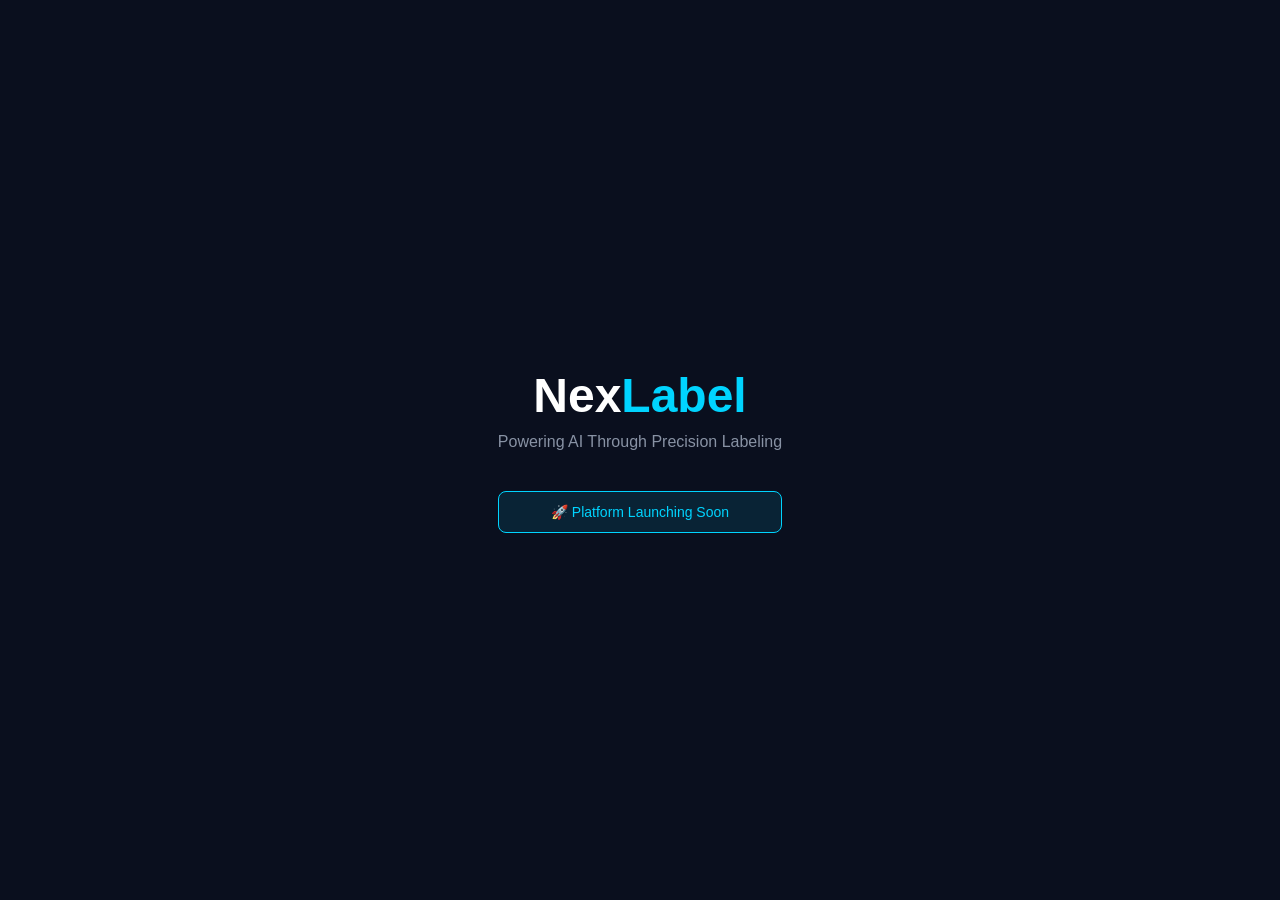
==== index.html @ a20a63c5 "NexLabel first commit - coming soon page" ====
<!DOCTYPE html>
<html lang="en">
<head>
    <meta charset="UTF-8">
    <meta name="viewport" content="width=device-width, initial-scale=1.0">
    <title>NexLabel - Powering AI Through Precision Labeling</title>
    <style>
        * {
            margin: 0;
            padding: 0;
            box-sizing: border-box;
        }
        body {
            background: #0a0f1e;
            color: white;
            font-family: 'Segoe UI', sans-serif;
            display: flex;
            justify-content: center;
            align-items: center;
            height: 100vh;
        }
        .container {
            text-align: center;
        }
        .logo {
            font-size: 48px;
            font-weight: 800;
            margin-bottom: 10px;
        }
        .logo span {
            color: #00d4ff;
        }
        .tagline {
            color: #8892a4;
            font-size: 16px;
            margin-bottom: 40px;
        }
        .status {
            background: rgba(0, 212, 255, 0.1);
            border: 1px solid #00d4ff;
            border-radius: 8px;
            padding: 12px 24px;
            color: #00d4ff;
            font-size: 14px;
        }
    </style>
</head>
<body>
    <div class="container">
        <div class="logo">Nex<span>Label</span></div>
        <div class="tagline">Powering AI Through Precision Labeling</div>
        <div class="status">🚀 Platform Launching Soon</div>
    </div>
</body>
</html>
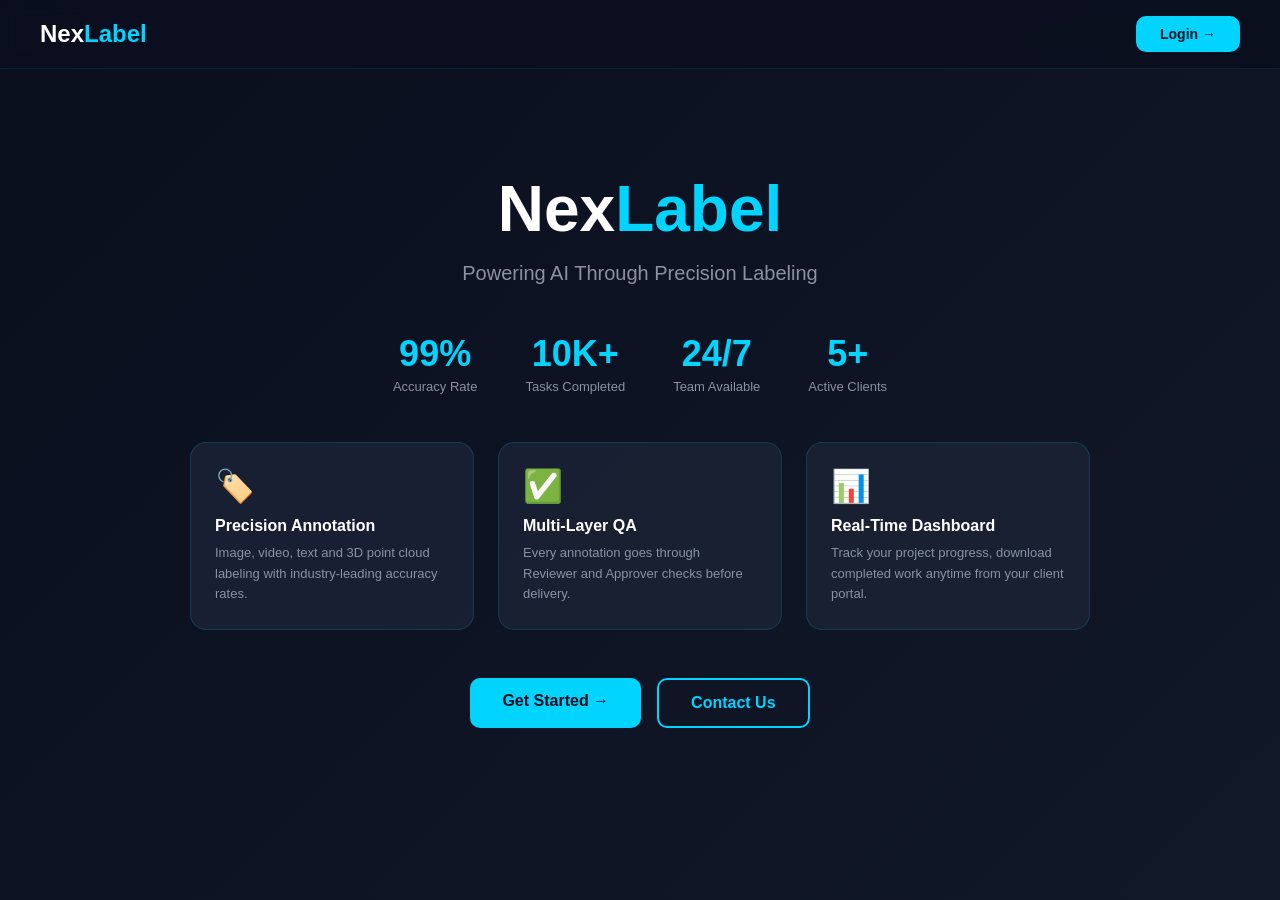
==== commit b3f585f7: "Added owner dashboard, client portal and landing page" ====
--- a/index.html
+++ b/index.html
@@ -4,52 +4,215 @@
     <meta charset="UTF-8">
     <meta name="viewport" content="width=device-width, initial-scale=1.0">
     <title>NexLabel - Powering AI Through Precision Labeling</title>
+    <link rel="stylesheet" href="css/style.css">
     <style>
-        * {
-            margin: 0;
-            padding: 0;
-            box-sizing: border-box;
-        }
-        body {
-            background: #0a0f1e;
-            color: white;
-            font-family: 'Segoe UI', sans-serif;
-            display: flex;
+        .hero {
+            min-height: 100vh;
+            display: flex;
+            flex-direction: column;
             justify-content: center;
             align-items: center;
-            height: 100vh;
-        }
-        .container {
             text-align: center;
-        }
-        .logo {
-            font-size: 48px;
+            padding: 40px 20px;
+            background: linear-gradient(135deg,
+                #0a0f1e 0%, #111827 100%);
+        }
+        .hero-logo {
+            font-size: 64px;
             font-weight: 800;
-            margin-bottom: 10px;
-        }
-        .logo span {
+            margin-bottom: 16px;
+        }
+        .hero-logo span { color: #00d4ff; }
+        .hero-tagline {
+            font-size: 20px;
+            color: #8892a4;
+            margin-bottom: 48px;
+        }
+        .features {
+            display: grid;
+            grid-template-columns: repeat(3, 1fr);
+            gap: 24px;
+            max-width: 900px;
+            margin-bottom: 48px;
+        }
+        .feature-card {
+            background: rgba(26,34,53,0.9);
+            border: 1px solid rgba(0,212,255,0.15);
+            border-radius: 16px;
+            padding: 24px;
+            text-align: left;
+        }
+        .feature-icon {
+            font-size: 32px;
+            margin-bottom: 12px;
+        }
+        .feature-title {
+            font-size: 16px;
+            font-weight: 700;
+            margin-bottom: 8px;
+        }
+        .feature-desc {
+            font-size: 13px;
+            color: #8892a4;
+            line-height: 1.6;
+        }
+        .hero-buttons {
+            display: flex;
+            gap: 16px;
+        }
+        .btn-large {
+            padding: 14px 32px;
+            font-size: 16px;
+            border-radius: 10px;
+            font-weight: 700;
+            cursor: pointer;
+            text-decoration: none;
+            transition: all 0.3s ease;
+        }
+        .btn-large-primary {
+            background: #00d4ff;
+            color: #0a0f1e;
+            border: none;
+        }
+        .btn-large-primary:hover {
+            background: #0099cc;
+            transform: translateY(-2px);
+        }
+        .btn-large-outline {
+            background: transparent;
             color: #00d4ff;
-        }
-        .tagline {
+            border: 2px solid #00d4ff;
+        }
+        .btn-large-outline:hover {
+            background: rgba(0,212,255,0.1);
+            transform: translateY(-2px);
+        }
+        .stats-section {
+            display: flex;
+            gap: 48px;
+            margin-bottom: 48px;
+        }
+        .stat-item {
+            text-align: center;
+        }
+        .stat-item .number {
+            font-size: 36px;
+            font-weight: 800;
+            color: #00d4ff;
+        }
+        .stat-item .label {
+            font-size: 13px;
             color: #8892a4;
-            font-size: 16px;
-            margin-bottom: 40px;
-        }
-        .status {
-            background: rgba(0, 212, 255, 0.1);
-            border: 1px solid #00d4ff;
-            border-radius: 8px;
-            padding: 12px 24px;
-            color: #00d4ff;
-            font-size: 14px;
-        }
+            margin-top: 4px;
+        }
+        .nav {
+            position: fixed;
+            top: 0;
+            left: 0;
+            right: 0;
+            padding: 16px 40px;
+            display: flex;
+            justify-content: space-between;
+            align-items: center;
+            background: rgba(10,15,30,0.9);
+            backdrop-filter: blur(10px);
+            border-bottom: 1px solid
+                rgba(0,212,255,0.1);
+            z-index: 100;
+        }
+        .nav-logo {
+            font-size: 24px;
+            font-weight: 800;
+        }
+        .nav-logo span { color: #00d4ff; }
     </style>
 </head>
 <body>
-    <div class="container">
-        <div class="logo">Nex<span>Label</span></div>
-        <div class="tagline">Powering AI Through Precision Labeling</div>
-        <div class="status">🚀 Platform Launching Soon</div>
+    <!-- Nav -->
+    <nav class="nav">
+        <div class="nav-logo">Nex<span>Label</span></div>
+        <a href="login.html"
+            class="btn-large btn-large-primary"
+            style="padding:10px 24px; font-size:14px;">
+            Login →
+        </a>
+    </nav>
+
+    <!-- Hero -->
+    <div class="hero">
+        <div class="hero-logo">Nex<span>Label</span></div>
+        <div class="hero-tagline">
+            Powering AI Through Precision Labeling
+        </div>
+
+        <!-- Stats -->
+        <div class="stats-section">
+            <div class="stat-item">
+                <div class="number">99%</div>
+                <div class="label">Accuracy Rate</div>
+            </div>
+            <div class="stat-item">
+                <div class="number">10K+</div>
+                <div class="label">Tasks Completed</div>
+            </div>
+            <div class="stat-item">
+                <div class="number">24/7</div>
+                <div class="label">Team Available</div>
+            </div>
+            <div class="stat-item">
+                <div class="number">5+</div>
+                <div class="label">Active Clients</div>
+            </div>
+        </div>
+
+        <!-- Features -->
+        <div class="features">
+            <div class="feature-card">
+                <div class="feature-icon">🏷️</div>
+                <div class="feature-title">
+                    Precision Annotation
+                </div>
+                <div class="feature-desc">
+                    Image, video, text and 3D point
+                    cloud labeling with industry-leading
+                    accuracy rates.
+                </div>
+            </div>
+            <div class="feature-card">
+                <div class="feature-icon">✅</div>
+                <div class="feature-title">
+                    Multi-Layer QA
+                </div>
+                <div class="feature-desc">
+                    Every annotation goes through
+                    Reviewer and Approver checks
+                    before delivery.
+                </div>
+            </div>
+            <div class="feature-card">
+                <div class="feature-icon">📊</div>
+                <div class="feature-title">
+                    Real-Time Dashboard
+                </div>
+                <div class="feature-desc">
+                    Track your project progress,
+                    download completed work anytime
+                    from your client portal.
+                </div>
+            </div>
+        </div>
+
+        <!-- Buttons -->
+        <div class="hero-buttons">
+            <a href="login.html"
+                class="btn-large btn-large-primary">
+                Get Started →
+            </a>
+            <a href="mailto:contact@nexxlabel.com"
+                class="btn-large btn-large-outline">
+                Contact Us
+            </a>
+        </div>
     </div>
 </body>
 </html>
--- a/css/style.css
+++ b/css/style.css
@@ -0,0 +1,272 @@
+/* NexLabel Global Styles */
+* {
+    margin: 0;
+    padding: 0;
+    box-sizing: border-box;
+}
+
+:root {
+    --navy: #0a0f1e;
+    --navy-light: #111827;
+    --navy-card: #1a2235;
+    --blue: #00d4ff;
+    --blue-dark: #0099cc;
+    --text: #ffffff;
+    --text-muted: #8892a4;
+    --success: #00c48c;
+    --warning: #ffb020;
+    --danger: #ff4d4d;
+    --border: rgba(0, 212, 255, 0.15);
+}
+
+body {
+    background: var(--navy);
+    color: var(--text);
+    font-family: 'Segoe UI', sans-serif;
+    min-height: 100vh;
+}
+
+/* Buttons */
+.btn {
+    padding: 10px 20px;
+    border-radius: 8px;
+    border: none;
+    cursor: pointer;
+    font-size: 14px;
+    font-weight: 600;
+    transition: all 0.3s ease;
+}
+
+.btn-primary {
+    background: var(--blue);
+    color: var(--navy);
+}
+
+.btn-primary:hover {
+    background: var(--blue-dark);
+    transform: translateY(-1px);
+}
+
+.btn-success {
+    background: var(--success);
+    color: white;
+}
+
+.btn-danger {
+    background: var(--danger);
+    color: white;
+}
+
+.btn-outline {
+    background: transparent;
+    border: 1px solid var(--blue);
+    color: var(--blue);
+}
+
+/* Cards */
+.card {
+    background: var(--navy-card);
+    border: 1px solid var(--border);
+    border-radius: 12px;
+    padding: 20px;
+}
+
+/* Input Fields */
+.input-group {
+    margin-bottom: 20px;
+}
+
+.input-group label {
+    display: block;
+    margin-bottom: 8px;
+    color: var(--text-muted);
+    font-size: 14px;
+}
+
+.input-group input {
+    width: 100%;
+    padding: 12px 16px;
+    background: var(--navy-light);
+    border: 1px solid var(--border);
+    border-radius: 8px;
+    color: var(--text);
+    font-size: 14px;
+    outline: none;
+    transition: border 0.3s ease;
+}
+
+.input-group input:focus {
+    border-color: var(--blue);
+}
+
+/* Sidebar */
+.sidebar {
+    width: 240px;
+    background: var(--navy-light);
+    border-right: 1px solid var(--border);
+    height: 100vh;
+    position: fixed;
+    left: 0;
+    top: 0;
+    padding: 20px 0;
+}
+
+.sidebar-logo {
+    padding: 0 20px 20px;
+    border-bottom: 1px solid var(--border);
+    font-size: 24px;
+    font-weight: 800;
+}
+
+.sidebar-logo span {
+    color: var(--blue);
+}
+
+.sidebar-menu {
+    list-style: none;
+    padding: 20px 0;
+}
+
+.sidebar-menu li a {
+    display: block;
+    padding: 12px 20px;
+    color: var(--text-muted);
+    text-decoration: none;
+    transition: all 0.3s ease;
+    border-left: 3px solid transparent;
+}
+
+.sidebar-menu li a:hover,
+.sidebar-menu li a.active {
+    color: var(--blue);
+    background: rgba(0, 212, 255, 0.05);
+    border-left-color: var(--blue);
+}
+
+/* Main Content */
+.main-content {
+    margin-left: 240px;
+    padding: 30px;
+}
+
+/* Topbar */
+.topbar {
+    display: flex;
+    justify-content: space-between;
+    align-items: center;
+    margin-bottom: 30px;
+}
+
+/* Stats Row */
+.stats-row {
+    display: grid;
+    grid-template-columns: repeat(4, 1fr);
+    gap: 20px;
+    margin-bottom: 30px;
+}
+
+.stat-card {
+    background: var(--navy-card);
+    border: 1px solid var(--border);
+    border-radius: 12px;
+    padding: 20px;
+}
+
+.stat-card .stat-number {
+    font-size: 32px;
+    font-weight: 800;
+    color: var(--blue);
+    margin: 8px 0;
+}
+
+.stat-card .stat-label {
+    color: var(--text-muted);
+    font-size: 13px;
+}
+
+/* Task List */
+.task-list {
+    display: flex;
+    flex-direction: column;
+    gap: 12px;
+}
+
+.task-item {
+    background: var(--navy-card);
+    border: 1px solid var(--border);
+    border-radius: 12px;
+    padding: 16px 20px;
+    display: flex;
+    justify-content: space-between;
+    align-items: center;
+}
+
+.task-item.rejected {
+    border-color: var(--danger);
+    background: rgba(255, 77, 77, 0.05);
+}
+
+/* Badges */
+.badge {
+    padding: 4px 10px;
+    border-radius: 20px;
+    font-size: 12px;
+    font-weight: 600;
+}
+
+.badge-high { background: rgba(255,77,77,0.2); color: var(--danger); }
+.badge-medium { background: rgba(255,176,32,0.2); color: var(--warning); }
+.badge-low { background: rgba(0,196,140,0.2); color: var(--success); }
+.badge-image { background: rgba(0,212,255,0.2); color: var(--blue); }
+.badge-text { background: rgba(138,92,246,0.2); color: #a78bfa; }
+.badge-progress { background: rgba(0,212,255,0.2); color: var(--blue); }
+.badge-completed { background: rgba(0,196,140,0.2); color: var(--success); }
+.badge-review { background: rgba(255,176,32,0.2); color: var(--warning); }
+
+/* Role Badge */
+.role-badge {
+    background: rgba(0, 212, 255, 0.1);
+    border: 1px solid var(--blue);
+    color: var(--blue);
+    padding: 4px 12px;
+    border-radius: 20px;
+    font-size: 12px;
+    font-weight: 600;
+}
+
+/* Notification Bell */
+.notif-bell {
+    position: relative;
+    cursor: pointer;
+    font-size: 20px;
+    margin-right: 16px;
+}
+
+.notif-count {
+    position: absolute;
+    top: -6px;
+    right: -6px;
+    background: var(--danger);
+    color: white;
+    border-radius: 50%;
+    width: 16px;
+    height: 16px;
+    font-size: 10px;
+    display: flex;
+    align-items: center;
+    justify-content: center;
+}
+
+/* Progress Bar */
+.progress-bar {
+    background: var(--navy-light);
+    border-radius: 4px;
+    height: 8px;
+    overflow: hidden;
+}
+
+.progress-fill {
+    height: 100%;
+    background: var(--blue);
+    border-radius: 4px;
+}
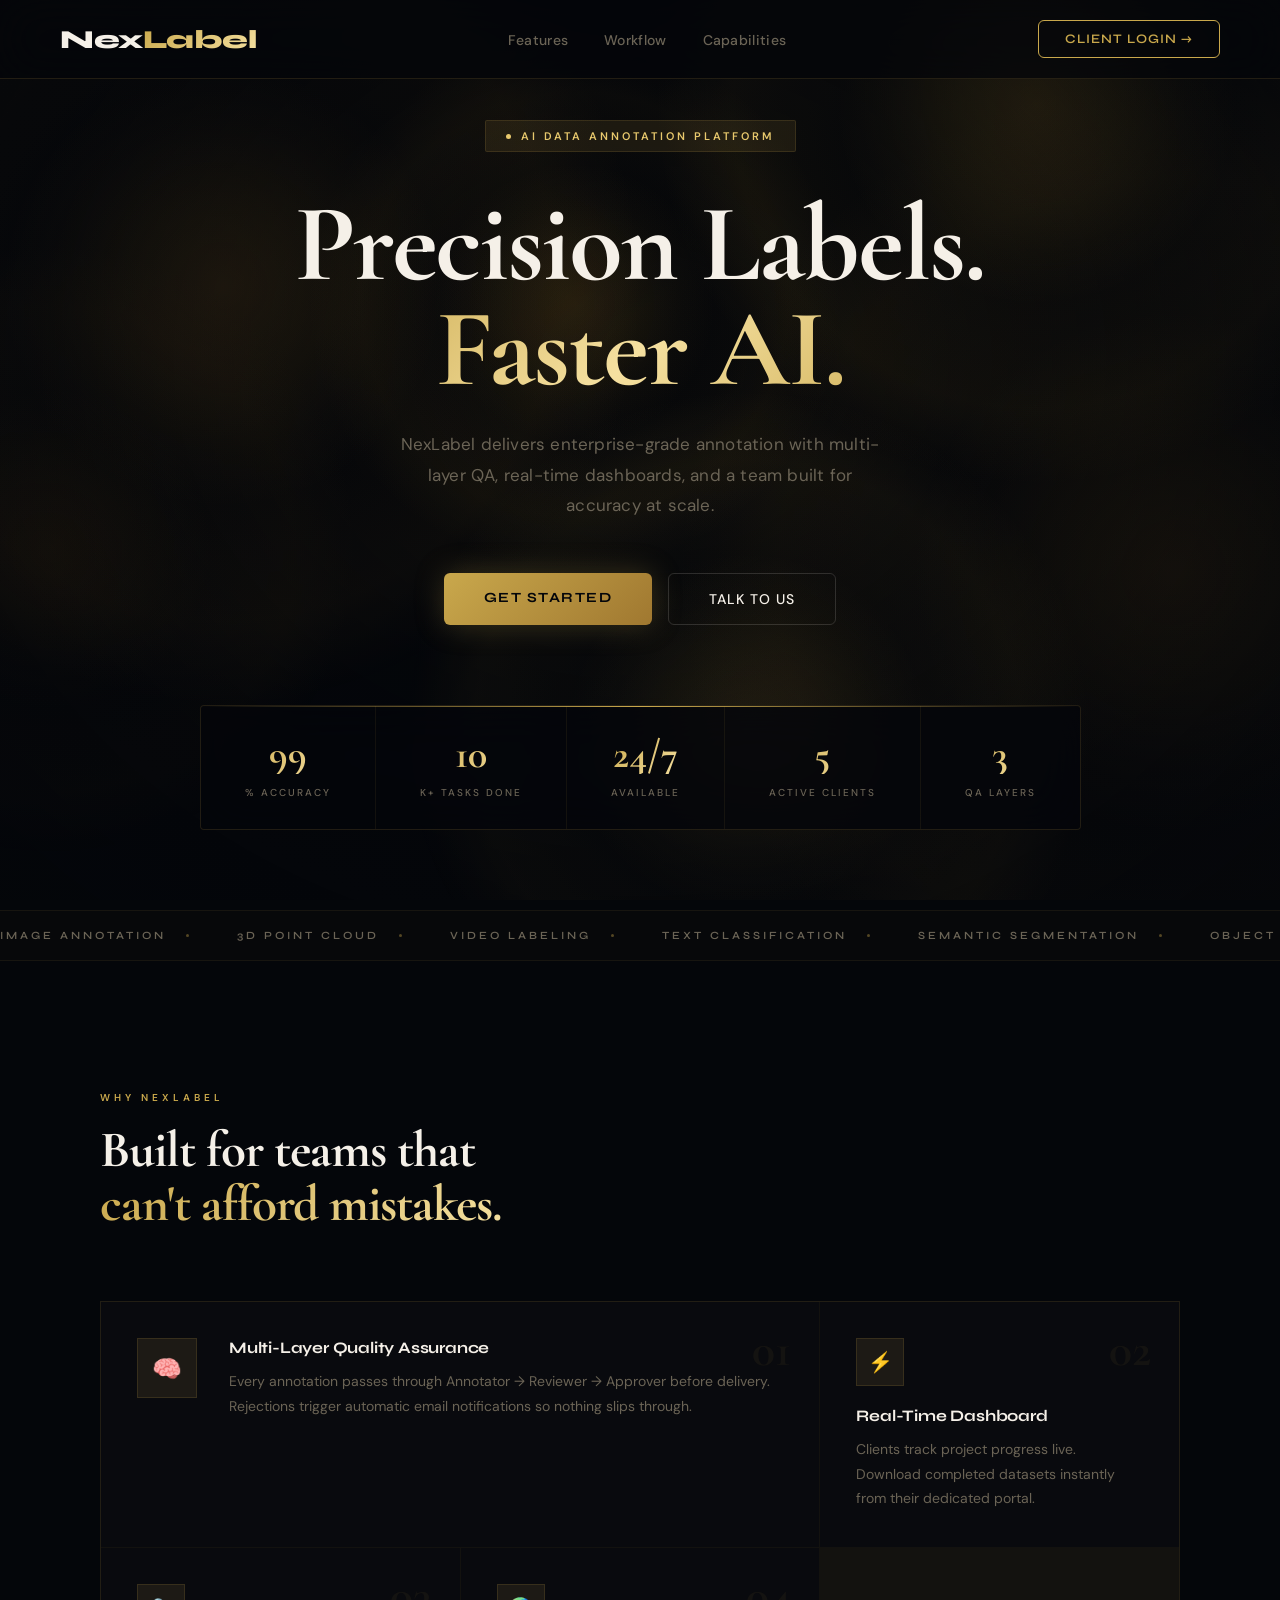
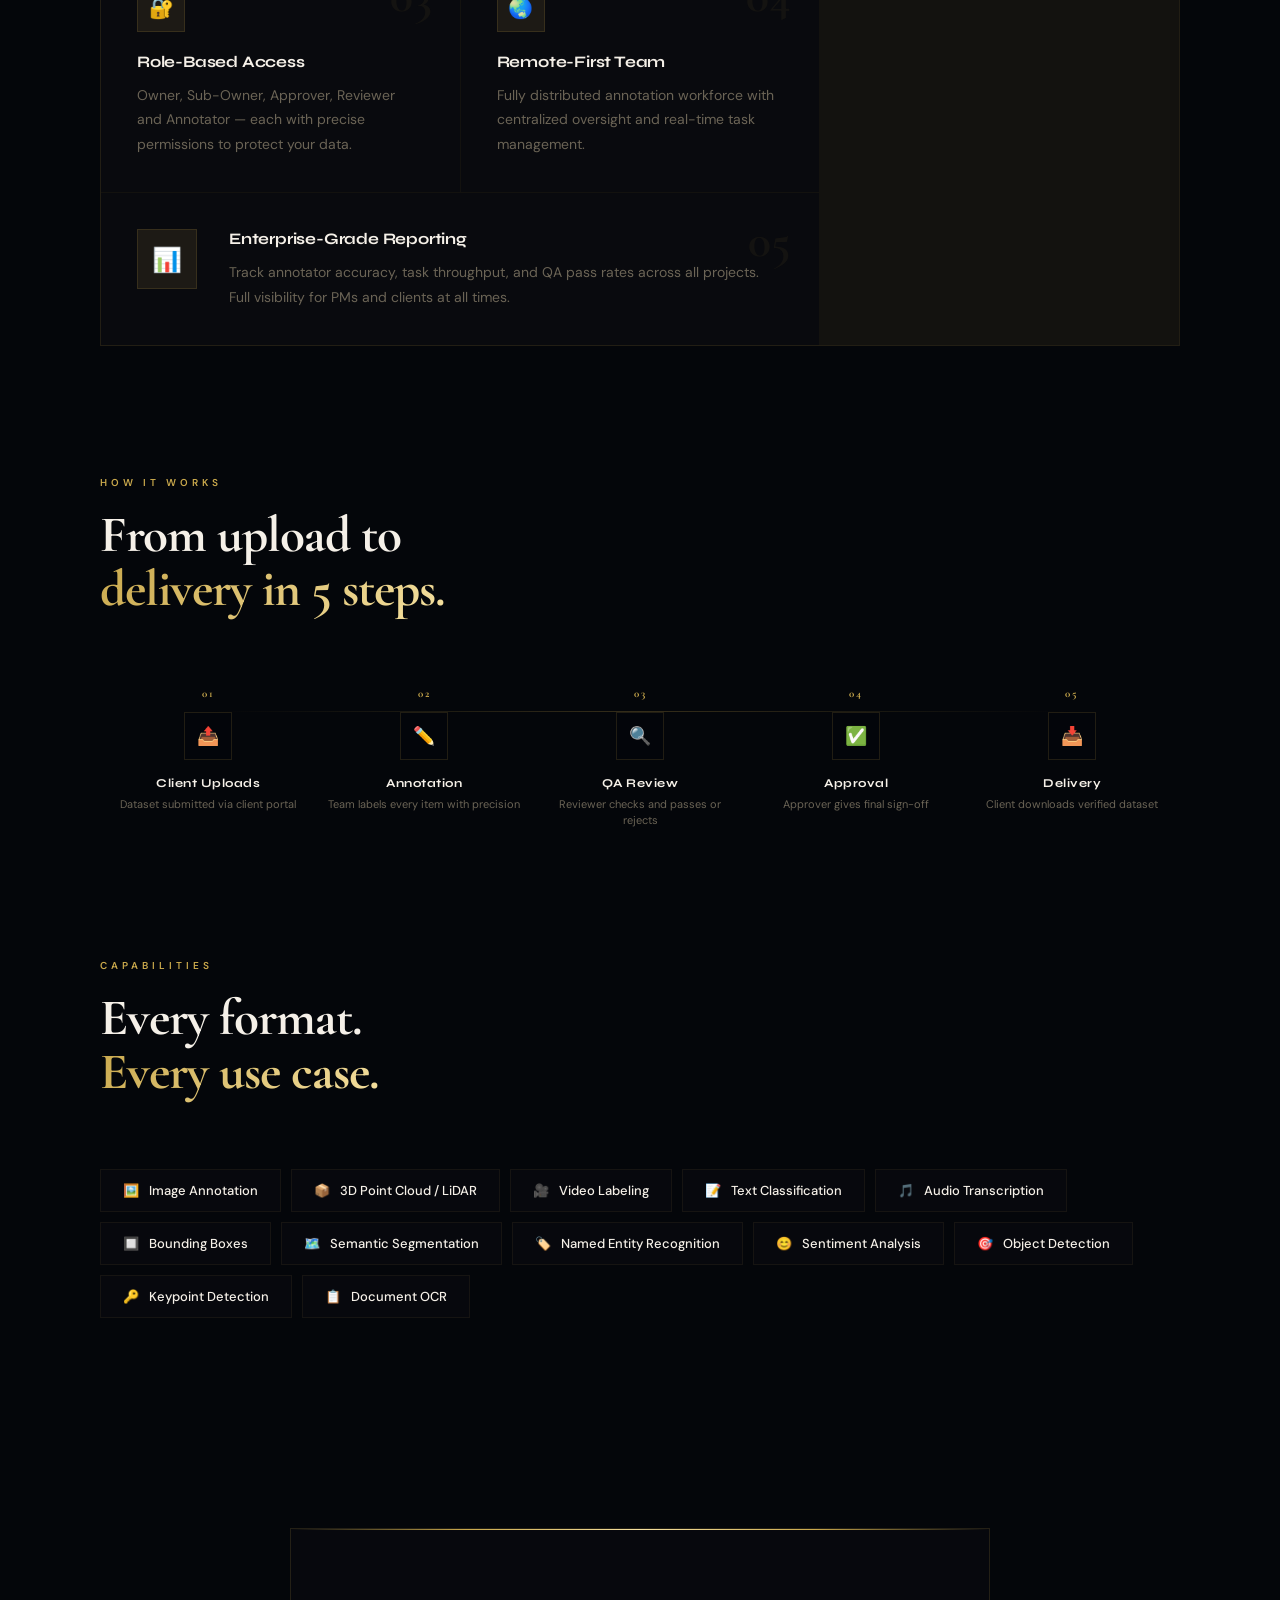
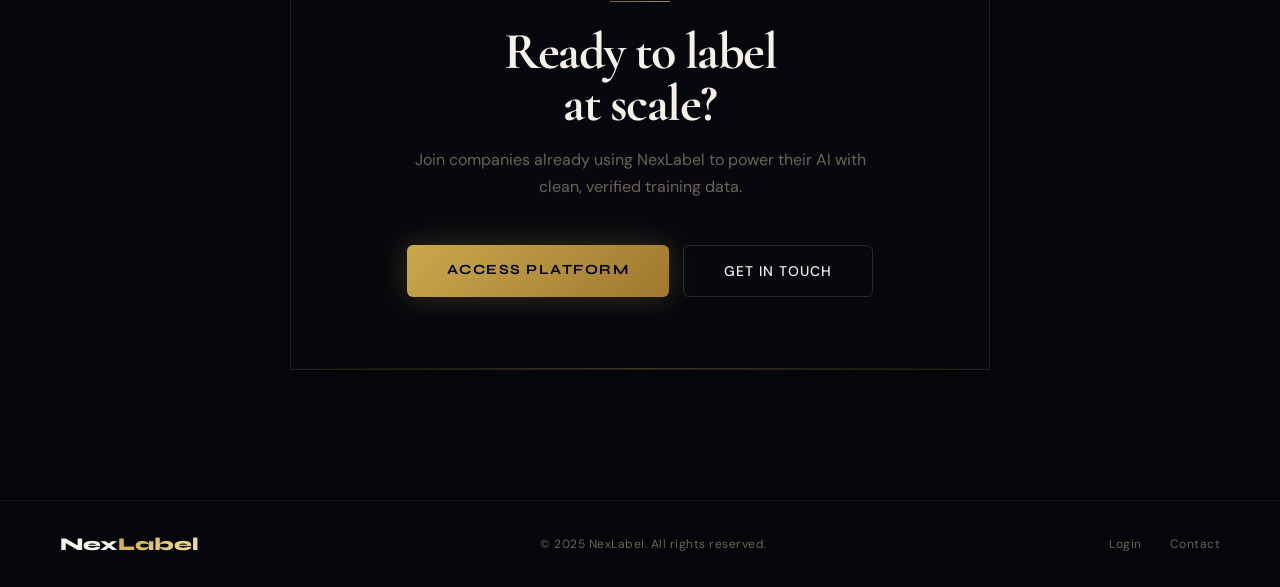
==== commit c444d711: "Gold and black premium landing page" ====
--- a/index.html
+++ b/index.html
@@ -3,216 +3,484 @@
 <head>
     <meta charset="UTF-8">
     <meta name="viewport" content="width=device-width, initial-scale=1.0">
-    <title>NexLabel - Powering AI Through Precision Labeling</title>
-    <link rel="stylesheet" href="css/style.css">
+    <title>NexLabel — Powering AI Through Precision Labeling</title>
+    <link href="https://fonts.googleapis.com/css2?family=Cormorant+Garamond:wght@600;700&family=Syne:wght@400;600;700;800&family=DM+Sans:wght@300;400;500&display=swap" rel="stylesheet">
     <style>
-        .hero {
-            min-height: 100vh;
-            display: flex;
-            flex-direction: column;
-            justify-content: center;
-            align-items: center;
-            text-align: center;
-            padding: 40px 20px;
-            background: linear-gradient(135deg,
-                #0a0f1e 0%, #111827 100%);
+        *,*::before,*::after{margin:0;padding:0;box-sizing:border-box}
+        :root{
+            --black:#04060a;
+            --black2:#080c12;
+            --black3:#0d1018;
+            --gold:#c9a84c;
+            --gold2:#e8c96d;
+            --gold3:#f5e0a0;
+            --gold-dim:rgba(201,168,76,0.10);
+            --gold-glow:rgba(201,168,76,0.30);
+            --white:#f5f0e8;
+            --muted:#6b6456;
+            --card-bg:rgba(8,10,14,0.88);
+            --border:rgba(201,168,76,0.15);
+            --border2:rgba(201,168,76,0.08);
         }
-        .hero-logo {
-            font-size: 64px;
-            font-weight: 800;
-            margin-bottom: 16px;
-        }
-        .hero-logo span { color: #00d4ff; }
-        .hero-tagline {
-            font-size: 20px;
-            color: #8892a4;
-            margin-bottom: 48px;
-        }
-        .features {
-            display: grid;
-            grid-template-columns: repeat(3, 1fr);
-            gap: 24px;
-            max-width: 900px;
-            margin-bottom: 48px;
-        }
-        .feature-card {
-            background: rgba(26,34,53,0.9);
-            border: 1px solid rgba(0,212,255,0.15);
-            border-radius: 16px;
-            padding: 24px;
-            text-align: left;
-        }
-        .feature-icon {
-            font-size: 32px;
-            margin-bottom: 12px;
-        }
-        .feature-title {
-            font-size: 16px;
-            font-weight: 700;
-            margin-bottom: 8px;
-        }
-        .feature-desc {
-            font-size: 13px;
-            color: #8892a4;
-            line-height: 1.6;
-        }
-        .hero-buttons {
-            display: flex;
-            gap: 16px;
-        }
-        .btn-large {
-            padding: 14px 32px;
-            font-size: 16px;
-            border-radius: 10px;
-            font-weight: 700;
-            cursor: pointer;
-            text-decoration: none;
-            transition: all 0.3s ease;
-        }
-        .btn-large-primary {
-            background: #00d4ff;
-            color: #0a0f1e;
-            border: none;
-        }
-        .btn-large-primary:hover {
-            background: #0099cc;
-            transform: translateY(-2px);
-        }
-        .btn-large-outline {
-            background: transparent;
-            color: #00d4ff;
-            border: 2px solid #00d4ff;
-        }
-        .btn-large-outline:hover {
-            background: rgba(0,212,255,0.1);
-            transform: translateY(-2px);
-        }
-        .stats-section {
-            display: flex;
-            gap: 48px;
-            margin-bottom: 48px;
-        }
-        .stat-item {
-            text-align: center;
-        }
-        .stat-item .number {
-            font-size: 36px;
-            font-weight: 800;
-            color: #00d4ff;
-        }
-        .stat-item .label {
-            font-size: 13px;
-            color: #8892a4;
-            margin-top: 4px;
-        }
-        .nav {
-            position: fixed;
-            top: 0;
-            left: 0;
-            right: 0;
-            padding: 16px 40px;
-            display: flex;
-            justify-content: space-between;
-            align-items: center;
-            background: rgba(10,15,30,0.9);
-            backdrop-filter: blur(10px);
-            border-bottom: 1px solid
-                rgba(0,212,255,0.1);
-            z-index: 100;
-        }
-        .nav-logo {
-            font-size: 24px;
-            font-weight: 800;
-        }
-        .nav-logo span { color: #00d4ff; }
+        html{scroll-behavior:smooth}
+        body{background:var(--black);color:var(--white);font-family:'DM Sans',sans-serif;overflow-x:hidden}
+        #plasma-canvas{position:fixed;inset:0;z-index:0;pointer-events:none}
+        .overlay{position:fixed;inset:0;z-index:1;pointer-events:none;background:radial-gradient(ellipse at 50% 40%,rgba(4,6,10,0) 0%,rgba(4,6,10,0.65) 100%)}
+
+        /* NAV */
+        nav{position:fixed;top:0;left:0;right:0;z-index:100;padding:20px 60px;display:flex;justify-content:space-between;align-items:center;background:rgba(4,6,10,0.75);backdrop-filter:blur(24px);border-bottom:1px solid var(--border);animation:fadeDown 0.8s ease both}
+        @keyframes fadeDown{from{opacity:0;transform:translateY(-20px)}to{opacity:1;transform:translateY(0)}}
+        .nav-logo{font-family:'Syne',sans-serif;font-size:26px;font-weight:800;letter-spacing:-0.5px}
+        .nav-logo span{background:linear-gradient(135deg,var(--gold),var(--gold3));-webkit-background-clip:text;-webkit-text-fill-color:transparent;background-clip:text}
+        .nav-links{display:flex;gap:36px;list-style:none}
+        .nav-links a{color:var(--muted);text-decoration:none;font-size:14px;font-weight:500;transition:color 0.3s;letter-spacing:0.3px}
+        .nav-links a:hover{color:var(--gold2)}
+        .nav-cta{background:transparent;border:1px solid var(--gold);color:var(--gold);padding:10px 26px;border-radius:6px;font-size:13px;font-weight:600;text-decoration:none;font-family:'Syne',sans-serif;transition:all 0.3s ease;letter-spacing:1px;text-transform:uppercase}
+        .nav-cta:hover{background:var(--gold);color:var(--black);box-shadow:0 0 28px var(--gold-glow)}
+
+        /* SECTIONS */
+        section{position:relative;z-index:2}
+
+        /* HERO */
+        .hero{min-height:100vh;display:flex;flex-direction:column;justify-content:center;align-items:center;text-align:center;padding:120px 40px 80px}
+        .hero-eyebrow{display:inline-flex;align-items:center;gap:10px;background:var(--gold-dim);border:1px solid var(--border);border-radius:2px;padding:8px 20px;font-size:11px;font-weight:600;color:var(--gold2);letter-spacing:3px;text-transform:uppercase;margin-bottom:40px;animation:fadeUp 0.8s 0.2s ease both}
+        .hero-eyebrow::before{content:'';width:5px;height:5px;border-radius:50%;background:var(--gold2);animation:blink 2s infinite}
+        @keyframes blink{0%,100%{opacity:1}50%{opacity:0.2}}
+        .hero-title{font-family:'Cormorant Garamond',serif;font-size:clamp(56px,9vw,110px);font-weight:700;line-height:0.95;letter-spacing:-2px;margin-bottom:28px;animation:fadeUp 0.8s 0.3s ease both}
+        .hero-title .line2{display:block;background:linear-gradient(135deg,var(--gold) 0%,var(--gold3) 50%,var(--gold) 100%);-webkit-background-clip:text;-webkit-text-fill-color:transparent;background-clip:text}
+        .hero-sub{font-size:17px;color:var(--muted);max-width:500px;line-height:1.8;margin-bottom:52px;font-weight:400;animation:fadeUp 0.8s 0.4s ease both;letter-spacing:0.2px}
+        .hero-buttons{display:flex;gap:16px;margin-bottom:80px;animation:fadeUp 0.8s 0.5s ease both}
+        .btn-primary{background:linear-gradient(135deg,var(--gold),#a07830);color:var(--black);padding:16px 40px;border-radius:6px;font-size:14px;font-weight:700;text-decoration:none;font-family:'Syne',sans-serif;transition:all 0.3s ease;box-shadow:0 0 30px rgba(201,168,76,0.25);letter-spacing:1.5px;text-transform:uppercase}
+        .btn-primary:hover{transform:translateY(-3px);box-shadow:0 8px 40px rgba(201,168,76,0.45)}
+        .btn-ghost{background:transparent;color:var(--white);padding:16px 40px;border-radius:6px;font-size:14px;font-weight:500;text-decoration:none;border:1px solid rgba(245,240,232,0.15);transition:all 0.3s ease;letter-spacing:1px;text-transform:uppercase}
+        .btn-ghost:hover{border-color:rgba(245,240,232,0.35);background:rgba(245,240,232,0.04);transform:translateY(-3px)}
+
+        /* STATS */
+        .stats-bar{display:flex;border:1px solid var(--border);border-radius:4px;overflow:hidden;background:rgba(4,6,10,0.8);backdrop-filter:blur(24px);animation:fadeUp 0.8s 0.6s ease both;position:relative}
+        .stats-bar::before{content:'';position:absolute;top:0;left:0;right:0;height:1px;background:linear-gradient(90deg,transparent,var(--gold),transparent)}
+        .stat-item{padding:28px 44px;text-align:center;border-right:1px solid var(--border2)}
+        .stat-item:last-child{border-right:none}
+        .stat-number{font-family:'Cormorant Garamond',serif;font-size:40px;font-weight:700;background:linear-gradient(135deg,var(--gold),var(--gold3));-webkit-background-clip:text;-webkit-text-fill-color:transparent;background-clip:text;display:block;line-height:1;margin-bottom:6px}
+        .stat-label{font-size:10px;color:var(--muted);letter-spacing:2px;text-transform:uppercase;font-weight:500}
+
+        /* MARQUEE */
+        .marquee-wrap{overflow:hidden;border-top:1px solid var(--border2);border-bottom:1px solid var(--border2);padding:18px 0;background:rgba(201,168,76,0.02);position:relative;z-index:2}
+        .marquee-track{display:flex;gap:48px;animation:marquee 30s linear infinite;width:max-content}
+        @keyframes marquee{from{transform:translateX(0)}to{transform:translateX(-50%)}}
+        .marquee-item{font-family:'Syne',sans-serif;font-size:11px;font-weight:600;color:var(--muted);letter-spacing:3px;text-transform:uppercase;white-space:nowrap;display:flex;align-items:center;gap:20px}
+        .marquee-sep{width:3px;height:3px;border-radius:50%;background:var(--gold);opacity:0.4}
+
+        /* FEATURES */
+        .features-section{padding:130px 60px;max-width:1200px;margin:0 auto}
+        .section-label{font-size:10px;font-weight:600;color:var(--gold);letter-spacing:4px;text-transform:uppercase;margin-bottom:20px}
+        .section-title{font-family:'Cormorant Garamond',serif;font-size:clamp(36px,4vw,58px);font-weight:700;letter-spacing:-1px;line-height:1.05;margin-bottom:70px}
+        .section-title span{background:linear-gradient(135deg,var(--gold),var(--gold3));-webkit-background-clip:text;-webkit-text-fill-color:transparent;background-clip:text}
+        .features-grid{display:grid;grid-template-columns:repeat(3,1fr);gap:1px;background:var(--border2);border:1px solid var(--border2)}
+        .feature-card{background:var(--card-bg);padding:36px;position:relative;overflow:hidden;transition:all 0.4s ease}
+        .feature-card::after{content:'';position:absolute;inset:0;background:linear-gradient(135deg,rgba(201,168,76,0.04),transparent);opacity:0;transition:opacity 0.4s}
+        .feature-card:hover{background:rgba(12,14,20,0.95)}
+        .feature-card:hover::after{opacity:1}
+        .feature-card.large{grid-column:span 2;display:flex;gap:32px;align-items:flex-start}
+        .feature-icon-wrap{width:48px;height:48px;border:1px solid var(--border);display:flex;align-items:center;justify-content:center;font-size:20px;flex-shrink:0;margin-bottom:20px;background:var(--gold-dim)}
+        .feature-card.large .feature-icon-wrap{width:60px;height:60px;font-size:24px;margin-bottom:0}
+        .feature-name{font-family:'Syne',sans-serif;font-size:16px;font-weight:700;margin-bottom:12px;letter-spacing:-0.2px;color:var(--white)}
+        .feature-desc{font-size:14px;color:var(--muted);line-height:1.75}
+        .feature-num{position:absolute;top:24px;right:28px;font-family:'Cormorant Garamond',serif;font-size:48px;font-weight:700;color:rgba(201,168,76,0.06);line-height:1}
+
+        /* WORKFLOW */
+        .workflow-section{padding:0 60px 130px;max-width:1200px;margin:0 auto}
+        .workflow-steps{display:grid;grid-template-columns:repeat(5,1fr);position:relative}
+        .workflow-steps::before{content:'';position:absolute;top:24px;left:10%;right:10%;height:1px;background:linear-gradient(90deg,transparent,var(--gold),transparent);opacity:0.25}
+        .workflow-step{text-align:center;padding:0 12px}
+        .step-num{font-family:'Cormorant Garamond',serif;font-size:11px;font-weight:700;color:var(--gold);letter-spacing:2px;margin-bottom:12px;display:block}
+        .step-circle{width:48px;height:48px;border:1px solid var(--border);background:rgba(4,6,10,0.9);display:flex;align-items:center;justify-content:center;margin:0 auto 16px;font-size:18px;transition:all 0.3s;position:relative}
+        .workflow-step:hover .step-circle{border-color:var(--gold);box-shadow:0 0 20px var(--gold-glow)}
+        .step-name{font-family:'Syne',sans-serif;font-size:12px;font-weight:700;margin-bottom:6px;letter-spacing:0.5px;color:var(--white)}
+        .step-desc{font-size:11px;color:var(--muted);line-height:1.5}
+
+        /* TYPES */
+        .types-section{padding:0 60px 130px;max-width:1200px;margin:0 auto}
+        .types-grid{display:flex;gap:10px;flex-wrap:wrap}
+        .type-pill{display:flex;align-items:center;gap:10px;padding:12px 22px;background:var(--card-bg);border:1px solid var(--border2);font-size:13px;font-weight:500;transition:all 0.3s;cursor:default}
+        .type-pill:hover{border-color:var(--gold);background:var(--gold-dim);color:var(--gold2)}
+
+        /* CTA */
+        .cta-section{padding:80px 60px 130px;text-align:center;position:relative}
+        .cta-box{max-width:700px;margin:0 auto;background:var(--card-bg);border:1px solid var(--border);padding:72px 56px;position:relative;overflow:hidden}
+        .cta-box::before{content:'';position:absolute;top:0;left:0;right:0;height:1px;background:linear-gradient(90deg,transparent,var(--gold),var(--gold3),var(--gold),transparent)}
+        .cta-box::after{content:'';position:absolute;bottom:0;left:0;right:0;height:1px;background:linear-gradient(90deg,transparent,var(--gold),transparent);opacity:0.3}
+        .cta-title{font-family:'Cormorant Garamond',serif;font-size:52px;font-weight:700;letter-spacing:-1.5px;margin-bottom:16px;line-height:1.0}
+        .cta-sub{color:var(--muted);font-size:16px;line-height:1.7;margin-bottom:44px;max-width:480px;margin-left:auto;margin-right:auto}
+        .cta-buttons{display:flex;gap:14px;justify-content:center}
+
+        /* FOOTER */
+        footer{border-top:1px solid var(--border2);padding:32px 60px;display:flex;justify-content:space-between;align-items:center;position:relative;z-index:2}
+        .footer-logo{font-family:'Syne',sans-serif;font-size:18px;font-weight:800}
+        .footer-logo span{background:linear-gradient(135deg,var(--gold),var(--gold3));-webkit-background-clip:text;-webkit-text-fill-color:transparent;background-clip:text}
+        .footer-copy{font-size:12px;color:var(--muted);letter-spacing:0.5px}
+        .footer-links{display:flex;gap:28px}
+        .footer-links a{font-size:12px;color:var(--muted);text-decoration:none;transition:color 0.3s;letter-spacing:0.5px}
+        .footer-links a:hover{color:var(--gold)}
+
+        /* DIVIDER */
+        .gold-divider{width:60px;height:1px;background:linear-gradient(90deg,var(--gold),var(--gold3));margin:0 auto 24px;opacity:0.6}
+
+        @keyframes fadeUp{from{opacity:0;transform:translateY(30px)}to{opacity:1;transform:translateY(0)}}
+        .reveal{opacity:0;transform:translateY(24px);transition:all 0.8s ease}
+        .reveal.visible{opacity:1;transform:translateY(0)}
+        @media(max-width:900px){nav{padding:16px 24px}.nav-links{display:none}.hero{padding:100px 24px 60px}.stats-bar{flex-wrap:wrap}.features-grid{grid-template-columns:1fr}.feature-card.large{grid-column:span 1;flex-direction:column}.workflow-steps{grid-template-columns:1fr 1fr;gap:32px}.workflow-steps::before{display:none}.features-section,.workflow-section,.types-section{padding:80px 24px}footer{flex-direction:column;gap:16px;text-align:center}}
     </style>
 </head>
 <body>
-    <!-- Nav -->
-    <nav class="nav">
-        <div class="nav-logo">Nex<span>Label</span></div>
-        <a href="login.html"
-            class="btn-large btn-large-primary"
-            style="padding:10px 24px; font-size:14px;">
-            Login →
-        </a>
-    </nav>
-
-    <!-- Hero -->
-    <div class="hero">
-        <div class="hero-logo">Nex<span>Label</span></div>
-        <div class="hero-tagline">
-            Powering AI Through Precision Labeling
-        </div>
-
-        <!-- Stats -->
-        <div class="stats-section">
-            <div class="stat-item">
-                <div class="number">99%</div>
-                <div class="label">Accuracy Rate</div>
+<canvas id="plasma-canvas"></canvas>
+<div class="overlay"></div>
+
+<nav>
+    <div class="nav-logo">Nex<span>Label</span></div>
+    <ul class="nav-links">
+        <li><a href="#features">Features</a></li>
+        <li><a href="#workflow">Workflow</a></li>
+        <li><a href="#types">Capabilities</a></li>
+    </ul>
+    <a href="login.html" class="nav-cta">Client Login →</a>
+</nav>
+
+<section class="hero">
+    <div class="hero-eyebrow">AI Data Annotation Platform</div>
+    <h1 class="hero-title">
+        Precision Labels.<br>
+        <span class="line2">Faster AI.</span>
+    </h1>
+    <p class="hero-sub">
+        NexLabel delivers enterprise-grade annotation with 
+        multi-layer QA, real-time dashboards, and a team 
+        built for accuracy at scale.
+    </p>
+    <div class="hero-buttons">
+        <a href="login.html" class="btn-primary">Get Started</a>
+        <a href="mailto:contact@nexxlabel.com" class="btn-ghost">Talk to Us</a>
+    </div>
+    <div class="stats-bar">
+        <div class="stat-item">
+            <span class="stat-number" data-target="99">0</span>
+            <span class="stat-label">% Accuracy</span>
+        </div>
+        <div class="stat-item">
+            <span class="stat-number" data-target="10">0</span>
+            <span class="stat-label">K+ Tasks Done</span>
+        </div>
+        <div class="stat-item">
+            <span class="stat-number">24/7</span>
+            <span class="stat-label">Available</span>
+        </div>
+        <div class="stat-item">
+            <span class="stat-number" data-target="5">0</span>
+            <span class="stat-label">Active Clients</span>
+        </div>
+        <div class="stat-item">
+            <span class="stat-number" data-target="3">0</span>
+            <span class="stat-label">QA Layers</span>
+        </div>
+    </div>
+</section>
+
+<div class="marquee-wrap">
+    <div class="marquee-track">
+        <span class="marquee-item">Image Annotation <span class="marquee-sep"></span></span>
+        <span class="marquee-item">3D Point Cloud <span class="marquee-sep"></span></span>
+        <span class="marquee-item">Video Labeling <span class="marquee-sep"></span></span>
+        <span class="marquee-item">Text Classification <span class="marquee-sep"></span></span>
+        <span class="marquee-item">Semantic Segmentation <span class="marquee-sep"></span></span>
+        <span class="marquee-item">Object Detection <span class="marquee-sep"></span></span>
+        <span class="marquee-item">Audio Transcription <span class="marquee-sep"></span></span>
+        <span class="marquee-item">Multi-Layer QA <span class="marquee-sep"></span></span>
+        <span class="marquee-item">Image Annotation <span class="marquee-sep"></span></span>
+        <span class="marquee-item">3D Point Cloud <span class="marquee-sep"></span></span>
+        <span class="marquee-item">Video Labeling <span class="marquee-sep"></span></span>
+        <span class="marquee-item">Text Classification <span class="marquee-sep"></span></span>
+        <span class="marquee-item">Semantic Segmentation <span class="marquee-sep"></span></span>
+        <span class="marquee-item">Object Detection <span class="marquee-sep"></span></span>
+        <span class="marquee-item">Audio Transcription <span class="marquee-sep"></span></span>
+        <span class="marquee-item">Multi-Layer QA <span class="marquee-sep"></span></span>
+    </div>
+</div>
+
+<section class="features-section" id="features">
+    <p class="section-label reveal">Why NexLabel</p>
+    <h2 class="section-title reveal">Built for teams that<br><span>can't afford mistakes.</span></h2>
+    <div class="features-grid reveal">
+        <div class="feature-card large">
+            <div class="feature-icon-wrap">🧠</div>
+            <div>
+                <div class="feature-name">Multi-Layer Quality Assurance</div>
+                <div class="feature-desc">Every annotation passes through Annotator → Reviewer → Approver before delivery. Rejections trigger automatic email notifications so nothing slips through.</div>
             </div>
-            <div class="stat-item">
-                <div class="number">10K+</div>
-                <div class="label">Tasks Completed</div>
+            <div class="feature-num">01</div>
+        </div>
+        <div class="feature-card">
+            <div class="feature-icon-wrap">⚡</div>
+            <div class="feature-name">Real-Time Dashboard</div>
+            <div class="feature-desc">Clients track project progress live. Download completed datasets instantly from their dedicated portal.</div>
+            <div class="feature-num">02</div>
+        </div>
+        <div class="feature-card">
+            <div class="feature-icon-wrap">🔐</div>
+            <div class="feature-name">Role-Based Access</div>
+            <div class="feature-desc">Owner, Sub-Owner, Approver, Reviewer and Annotator — each with precise permissions to protect your data.</div>
+            <div class="feature-num">03</div>
+        </div>
+        <div class="feature-card">
+            <div class="feature-icon-wrap">🌏</div>
+            <div class="feature-name">Remote-First Team</div>
+            <div class="feature-desc">Fully distributed annotation workforce with centralized oversight and real-time task management.</div>
+            <div class="feature-num">04</div>
+        </div>
+        <div class="feature-card large">
+            <div class="feature-icon-wrap">📊</div>
+            <div>
+                <div class="feature-name">Enterprise-Grade Reporting</div>
+                <div class="feature-desc">Track annotator accuracy, task throughput, and QA pass rates across all projects. Full visibility for PMs and clients at all times.</div>
             </div>
-            <div class="stat-item">
-                <div class="number">24/7</div>
-                <div class="label">Team Available</div>
-            </div>
-            <div class="stat-item">
-                <div class="number">5+</div>
-                <div class="label">Active Clients</div>
-            </div>
-        </div>
-
-        <!-- Features -->
-        <div class="features">
-            <div class="feature-card">
-                <div class="feature-icon">🏷️</div>
-                <div class="feature-title">
-                    Precision Annotation
-                </div>
-                <div class="feature-desc">
-                    Image, video, text and 3D point
-                    cloud labeling with industry-leading
-                    accuracy rates.
-                </div>
-            </div>
-            <div class="feature-card">
-                <div class="feature-icon">✅</div>
-                <div class="feature-title">
-                    Multi-Layer QA
-                </div>
-                <div class="feature-desc">
-                    Every annotation goes through
-                    Reviewer and Approver checks
-                    before delivery.
-                </div>
-            </div>
-            <div class="feature-card">
-                <div class="feature-icon">📊</div>
-                <div class="feature-title">
-                    Real-Time Dashboard
-                </div>
-                <div class="feature-desc">
-                    Track your project progress,
-                    download completed work anytime
-                    from your client portal.
-                </div>
-            </div>
-        </div>
-
-        <!-- Buttons -->
-        <div class="hero-buttons">
-            <a href="login.html"
-                class="btn-large btn-large-primary">
-                Get Started →
-            </a>
-            <a href="mailto:contact@nexxlabel.com"
-                class="btn-large btn-large-outline">
-                Contact Us
-            </a>
-        </div>
-    </div>
+            <div class="feature-num">05</div>
+        </div>
+    </div>
+</section>
+
+<section class="workflow-section" id="workflow">
+    <p class="section-label reveal">How It Works</p>
+    <h2 class="section-title reveal">From upload to<br><span>delivery in 5 steps.</span></h2>
+    <div class="workflow-steps reveal">
+        <div class="workflow-step">
+            <span class="step-num">01</span>
+            <div class="step-circle">📤</div>
+            <div class="step-name">Client Uploads</div>
+            <div class="step-desc">Dataset submitted via client portal</div>
+        </div>
+        <div class="workflow-step">
+            <span class="step-num">02</span>
+            <div class="step-circle">✏️</div>
+            <div class="step-name">Annotation</div>
+            <div class="step-desc">Team labels every item with precision</div>
+        </div>
+        <div class="workflow-step">
+            <span class="step-num">03</span>
+            <div class="step-circle">🔍</div>
+            <div class="step-name">QA Review</div>
+            <div class="step-desc">Reviewer checks and passes or rejects</div>
+        </div>
+        <div class="workflow-step">
+            <span class="step-num">04</span>
+            <div class="step-circle">✅</div>
+            <div class="step-name">Approval</div>
+            <div class="step-desc">Approver gives final sign-off</div>
+        </div>
+        <div class="workflow-step">
+            <span class="step-num">05</span>
+            <div class="step-circle">📥</div>
+            <div class="step-name">Delivery</div>
+            <div class="step-desc">Client downloads verified dataset</div>
+        </div>
+    </div>
+</section>
+
+<section class="types-section" id="types">
+    <p class="section-label reveal">Capabilities</p>
+    <h2 class="section-title reveal">Every format.<br><span>Every use case.</span></h2>
+    <div class="types-grid reveal">
+        <div class="type-pill"><span>🖼️</span> Image Annotation</div>
+        <div class="type-pill"><span>📦</span> 3D Point Cloud / LiDAR</div>
+        <div class="type-pill"><span>🎥</span> Video Labeling</div>
+        <div class="type-pill"><span>📝</span> Text Classification</div>
+        <div class="type-pill"><span>🎵</span> Audio Transcription</div>
+        <div class="type-pill"><span>🔲</span> Bounding Boxes</div>
+        <div class="type-pill"><span>🗺️</span> Semantic Segmentation</div>
+        <div class="type-pill"><span>🏷️</span> Named Entity Recognition</div>
+        <div class="type-pill"><span>😊</span> Sentiment Analysis</div>
+        <div class="type-pill"><span>🎯</span> Object Detection</div>
+        <div class="type-pill"><span>🔑</span> Keypoint Detection</div>
+        <div class="type-pill"><span>📋</span> Document OCR</div>
+    </div>
+</section>
+
+<section class="cta-section">
+    <div class="cta-box reveal">
+        <div class="gold-divider"></div>
+        <h2 class="cta-title">Ready to label<br>at scale?</h2>
+        <p class="cta-sub">Join companies already using NexLabel to power their AI with clean, verified training data.</p>
+        <div class="cta-buttons">
+            <a href="login.html" class="btn-primary">Access Platform</a>
+            <a href="mailto:contact@nexxlabel.com" class="btn-ghost">Get in Touch</a>
+        </div>
+    </div>
+</section>
+
+<footer>
+    <div class="footer-logo">Nex<span>Label</span></div>
+    <p class="footer-copy">© 2025 NexLabel. All rights reserved.</p>
+    <div class="footer-links">
+        <a href="login.html">Login</a>
+        <a href="mailto:contact@nexxlabel.com">Contact</a>
+    </div>
+</footer>
+
+<script>
+// ═══════════════════════════════════
+// GOLD PLASMA ENERGY BACKGROUND
+// ═══════════════════════════════════
+const canvas = document.getElementById('plasma-canvas');
+const ctx = canvas.getContext('2d');
+let W, H, t = 0;
+
+const orbs = [
+    { x:0.15, y:0.25, r:220, color:'180,130,40',  ox:0.09, oy:0.07 },
+    { x:0.85, y:0.60, r:260, color:'140,100,30',  ox:0.07, oy:0.10 },
+    { x:0.50, y:0.85, r:180, color:'200,160,60',  ox:0.11, oy:0.06 },
+    { x:0.05, y:0.70, r:160, color:'100,70,20',   ox:0.08, oy:0.09 },
+    { x:0.90, y:0.15, r:200, color:'220,170,50',  ox:0.10, oy:0.07 },
+    { x:0.50, y:0.30, r:140, color:'160,120,35',  ox:0.06, oy:0.08 },
+];
+
+const bolts = [];
+let boltTimer = 0;
+
+function resize(){
+    W = canvas.width  = window.innerWidth;
+    H = canvas.height = window.innerHeight;
+}
+
+function createBolt(){
+    const sx = Math.random() * W;
+    const sy = Math.random() * H * 0.6;
+    const segs = [];
+    let x = sx, y = sy;
+    const len = 6 + Math.floor(Math.random() * 8);
+    for(let i = 0; i < len; i++){
+        const nx = x + (Math.random()-0.5)*70;
+        const ny = y + 25 + Math.random()*35;
+        segs.push({x1:x,y1:y,x2:nx,y2:ny});
+        x=nx; y=ny;
+    }
+    const warm = Math.random() > 0.4;
+    bolts.push({
+        segs,
+        life:1.0,
+        decay:0.05+Math.random()*0.07,
+        color: warm ? '201,168,76' : '245,224,160'
+    });
+}
+
+function drawBolt(b){
+    b.segs.forEach((s,i)=>{
+        const a = b.life*(1-i/b.segs.length*0.5);
+        ctx.beginPath();ctx.moveTo(s.x1,s.y1);ctx.lineTo(s.x2,s.y2);
+        ctx.strokeStyle=`rgba(${b.color},${a*0.12})`;ctx.lineWidth=7;ctx.stroke();
+        ctx.beginPath();ctx.moveTo(s.x1,s.y1);ctx.lineTo(s.x2,s.y2);
+        ctx.strokeStyle=`rgba(${b.color},${a*0.85})`;ctx.lineWidth=1.2;ctx.stroke();
+        ctx.beginPath();ctx.moveTo(s.x1,s.y1);ctx.lineTo(s.x2,s.y2);
+        ctx.strokeStyle=`rgba(255,240,180,${a*0.45})`;ctx.lineWidth=0.4;ctx.stroke();
+    });
+}
+
+function draw(){
+    ctx.clearRect(0,0,W,H);
+    t += 0.007;
+    boltTimer += 0.016;
+
+    if(boltTimer > 0.8+Math.random()*1.4){
+        createBolt();
+        if(Math.random()>0.5) createBolt();
+        boltTimer=0;
+    }
+
+    // Draw orbs
+    orbs.forEach((o,idx)=>{
+        const px=(o.x+Math.sin(t*0.4+idx)*o.ox)*W;
+        const py=(o.y+Math.cos(t*0.3+idx)*o.oy)*H;
+
+        const g2=ctx.createRadialGradient(px,py,0,px,py,o.r*1.9);
+        g2.addColorStop(0,`rgba(${o.color},0)`);
+        g2.addColorStop(0.5,`rgba(${o.color},0.03)`);
+        g2.addColorStop(0.8,`rgba(${o.color},0.06)`);
+        g2.addColorStop(1,`rgba(${o.color},0)`);
+        ctx.beginPath();ctx.arc(px,py,o.r*1.9,0,Math.PI*2);
+        ctx.fillStyle=g2;ctx.fill();
+
+        const g=ctx.createRadialGradient(px,py,0,px,py,o.r);
+        g.addColorStop(0,`rgba(${o.color},0.20)`);
+        g.addColorStop(0.4,`rgba(${o.color},0.12)`);
+        g.addColorStop(0.75,`rgba(${o.color},0.04)`);
+        g.addColorStop(1,`rgba(${o.color},0)`);
+        ctx.beginPath();ctx.arc(px,py,o.r,0,Math.PI*2);
+        ctx.fillStyle=g;ctx.fill();
+    });
+
+    // Connections
+    for(let i=0;i<orbs.length;i++){
+        for(let j=i+1;j<orbs.length;j++){
+            const ax=(orbs[i].x+Math.sin(t*0.4+i)*orbs[i].ox)*W;
+            const ay=(orbs[i].y+Math.cos(t*0.3+i)*orbs[i].oy)*H;
+            const bx=(orbs[j].x+Math.sin(t*0.4+j)*orbs[j].ox)*W;
+            const by=(orbs[j].y+Math.cos(t*0.3+j)*orbs[j].oy)*H;
+            const d=Math.sqrt((ax-bx)**2+(ay-by)**2);
+            if(d<380){
+                const a=(1-d/380)*0.07;
+                const mx=(ax+bx)/2+Math.sin(t)*18;
+                const my=(ay+by)/2+Math.cos(t)*18;
+                ctx.beginPath();ctx.moveTo(ax,ay);
+                ctx.quadraticCurveTo(mx,my,bx,by);
+                ctx.strokeStyle=`rgba(201,168,76,${a})`;
+                ctx.lineWidth=0.8;ctx.stroke();
+            }
+        }
+    }
+
+    // Bolts
+    for(let i=bolts.length-1;i>=0;i--){
+        drawBolt(bolts[i]);
+        bolts[i].life-=bolts[i].decay;
+        if(bolts[i].life<=0) bolts.splice(i,1);
+    }
+
+    requestAnimationFrame(draw);
+}
+
+resize(); draw();
+window.addEventListener('resize',resize);
+
+// COUNTERS
+function animateCounter(el,target){
+    let c=0;const step=target/60;
+    const tmr=setInterval(()=>{
+        c+=step;
+        if(c>=target){c=target;clearInterval(tmr);}
+        el.textContent=Math.floor(c);
+    },25);
+}
+
+// REVEAL
+const ro=new IntersectionObserver((entries)=>{
+    entries.forEach((e,i)=>{
+        if(e.isIntersecting){
+            setTimeout(()=>e.target.classList.add('visible'),i*100);
+            ro.unobserve(e.target);
+        }
+    });
+},{threshold:0.1});
+document.querySelectorAll('.reveal').forEach(el=>ro.observe(el));
+
+// STAT COUNTERS
+const so=new IntersectionObserver((entries)=>{
+    entries.forEach(e=>{
+        if(e.isIntersecting){
+            e.target.querySelectorAll('[data-target]').forEach(el=>{
+                animateCounter(el,parseInt(el.dataset.target));
+            });
+            so.unobserve(e.target);
+        }
+    });
+},{threshold:0.5});
+const sb=document.querySelector('.stats-bar');
+if(sb) so.observe(sb);
+</script>
 </body>
-</html>+</html>
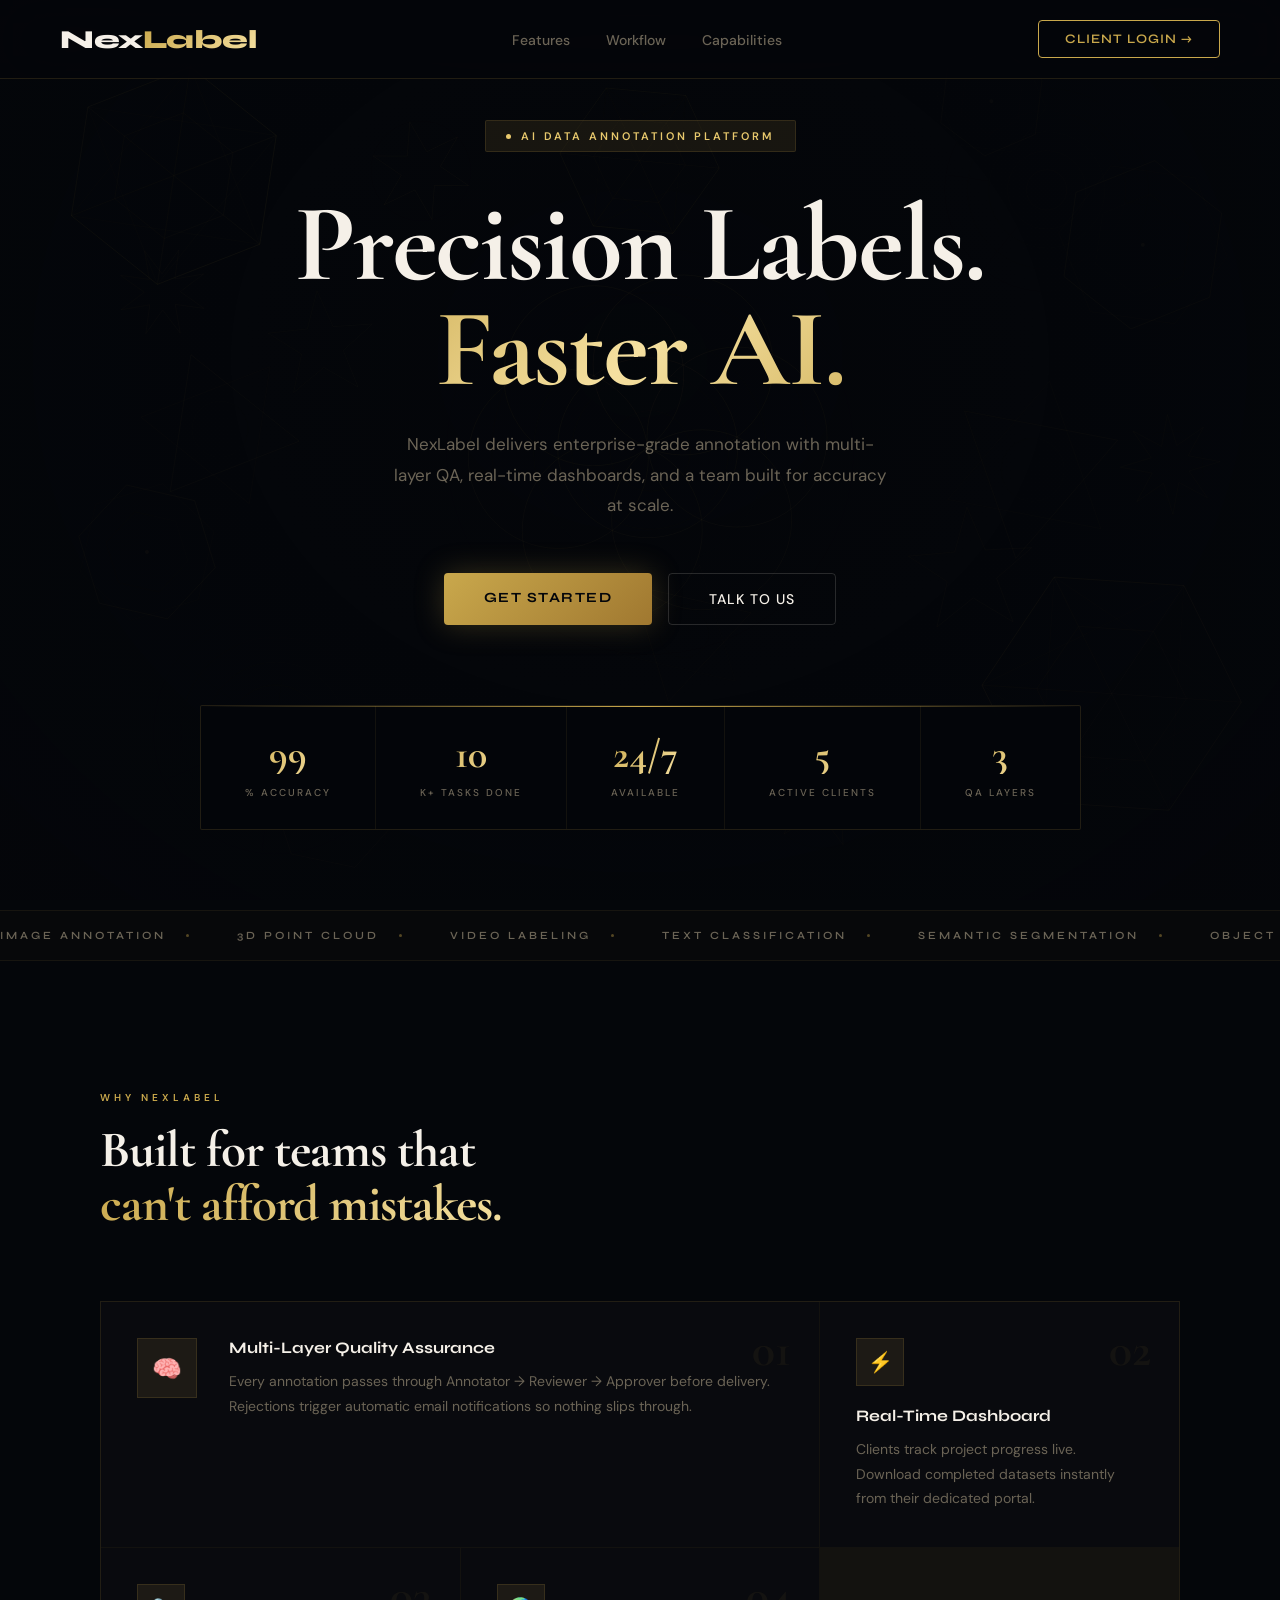
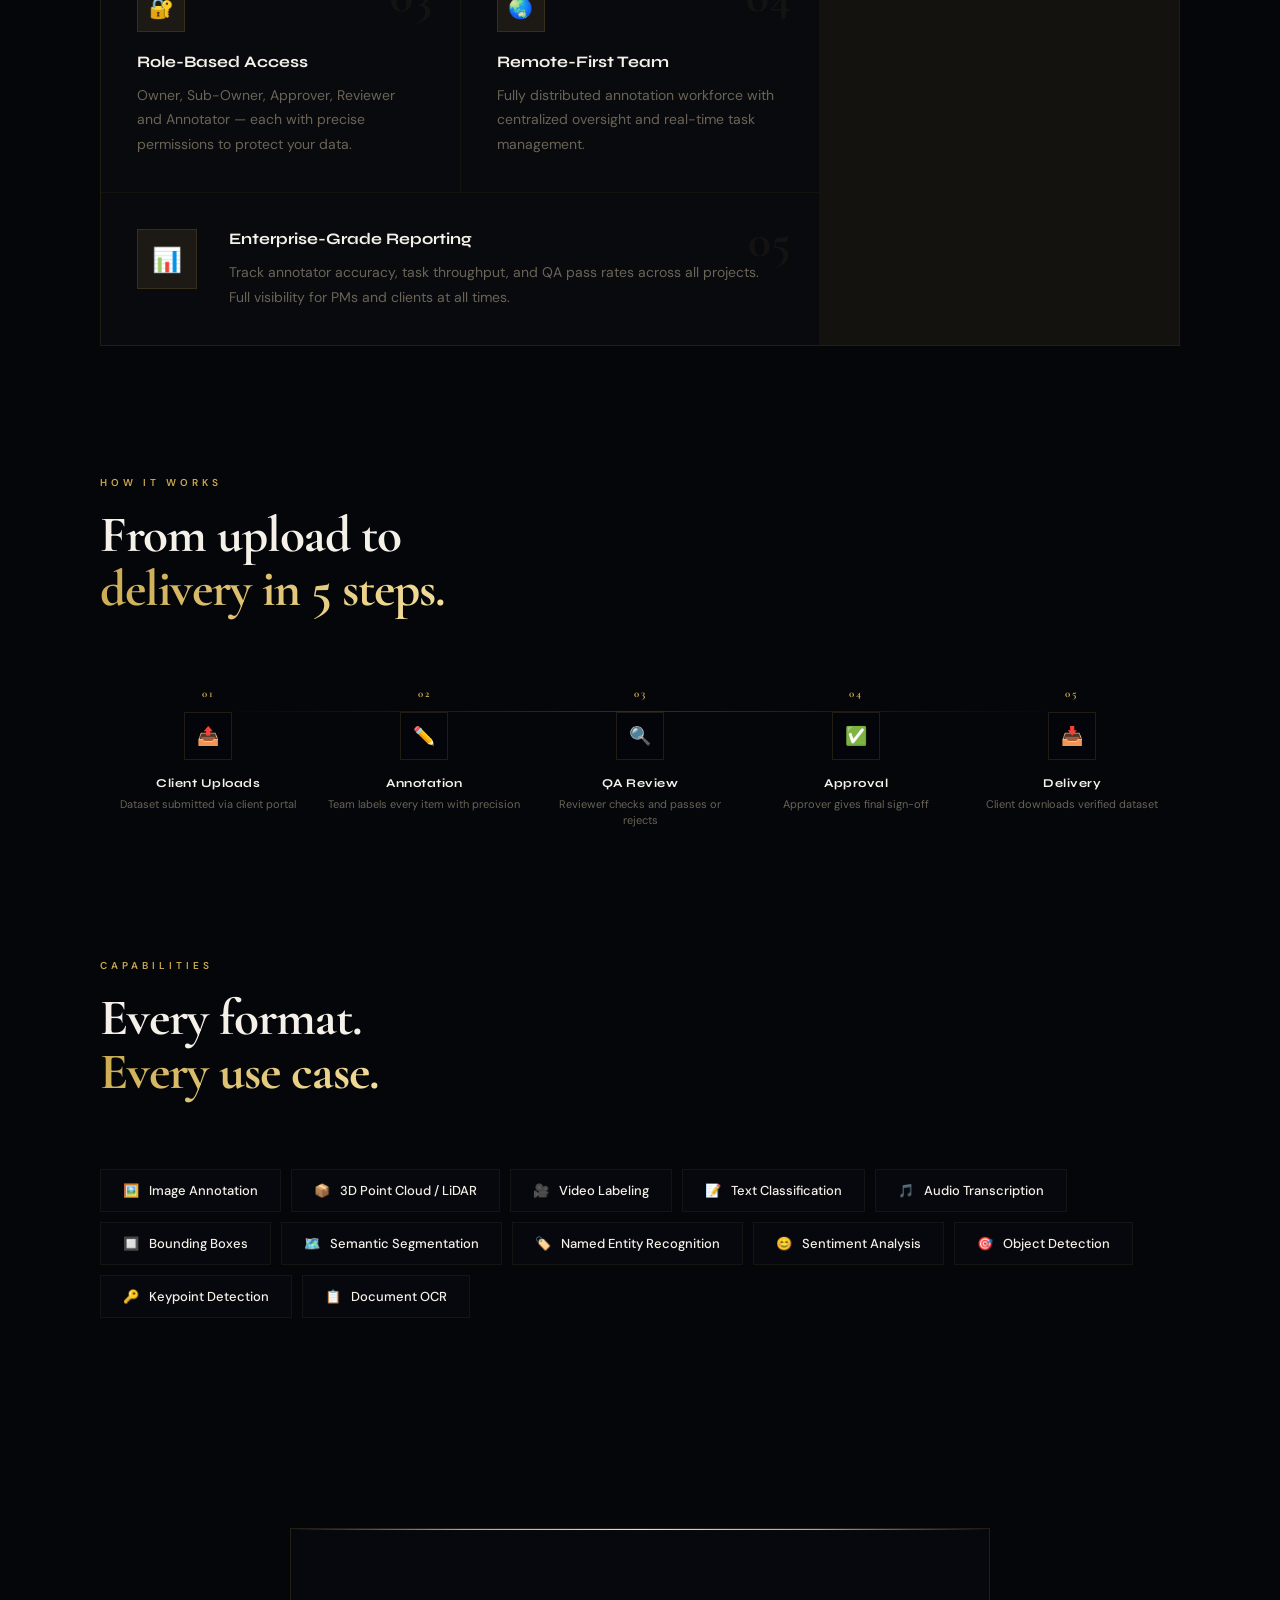
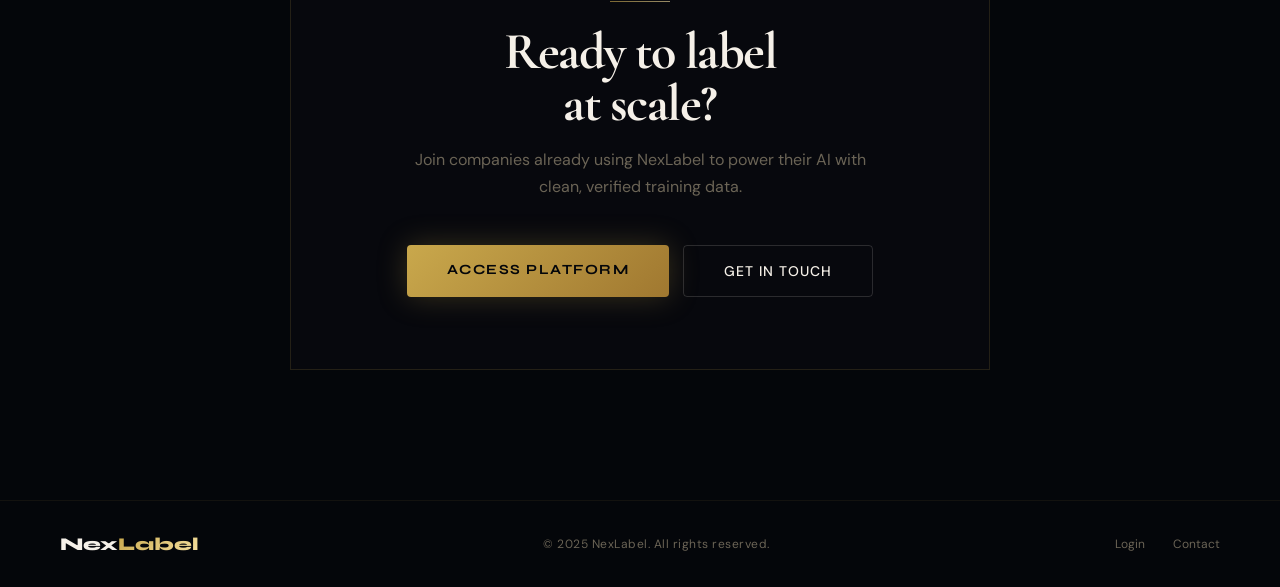
==== commit d60d9eba: "Sacred geometry gold background" ====
--- a/index.html
+++ b/index.html
@@ -9,8 +9,6 @@
         *,*::before,*::after{margin:0;padding:0;box-sizing:border-box}
         :root{
             --black:#04060a;
-            --black2:#080c12;
-            --black3:#0d1018;
             --gold:#c9a84c;
             --gold2:#e8c96d;
             --gold3:#f5e0a0;
@@ -24,53 +22,42 @@
         }
         html{scroll-behavior:smooth}
         body{background:var(--black);color:var(--white);font-family:'DM Sans',sans-serif;overflow-x:hidden}
-        #plasma-canvas{position:fixed;inset:0;z-index:0;pointer-events:none}
-        .overlay{position:fixed;inset:0;z-index:1;pointer-events:none;background:radial-gradient(ellipse at 50% 40%,rgba(4,6,10,0) 0%,rgba(4,6,10,0.65) 100%)}
-
-        /* NAV */
+        #geo-canvas{position:fixed;inset:0;z-index:0;pointer-events:none}
+        .overlay{position:fixed;inset:0;z-index:1;pointer-events:none;
+            background:radial-gradient(ellipse at 50% 40%,rgba(4,6,10,0.3) 0%,rgba(4,6,10,0.75) 100%)}
         nav{position:fixed;top:0;left:0;right:0;z-index:100;padding:20px 60px;display:flex;justify-content:space-between;align-items:center;background:rgba(4,6,10,0.75);backdrop-filter:blur(24px);border-bottom:1px solid var(--border);animation:fadeDown 0.8s ease both}
         @keyframes fadeDown{from{opacity:0;transform:translateY(-20px)}to{opacity:1;transform:translateY(0)}}
         .nav-logo{font-family:'Syne',sans-serif;font-size:26px;font-weight:800;letter-spacing:-0.5px}
         .nav-logo span{background:linear-gradient(135deg,var(--gold),var(--gold3));-webkit-background-clip:text;-webkit-text-fill-color:transparent;background-clip:text}
         .nav-links{display:flex;gap:36px;list-style:none}
-        .nav-links a{color:var(--muted);text-decoration:none;font-size:14px;font-weight:500;transition:color 0.3s;letter-spacing:0.3px}
+        .nav-links a{color:var(--muted);text-decoration:none;font-size:14px;font-weight:500;transition:color 0.3s}
         .nav-links a:hover{color:var(--gold2)}
-        .nav-cta{background:transparent;border:1px solid var(--gold);color:var(--gold);padding:10px 26px;border-radius:6px;font-size:13px;font-weight:600;text-decoration:none;font-family:'Syne',sans-serif;transition:all 0.3s ease;letter-spacing:1px;text-transform:uppercase}
+        .nav-cta{background:transparent;border:1px solid var(--gold);color:var(--gold);padding:10px 26px;border-radius:4px;font-size:13px;font-weight:600;text-decoration:none;font-family:'Syne',sans-serif;transition:all 0.3s ease;letter-spacing:1px;text-transform:uppercase}
         .nav-cta:hover{background:var(--gold);color:var(--black);box-shadow:0 0 28px var(--gold-glow)}
-
-        /* SECTIONS */
         section{position:relative;z-index:2}
-
-        /* HERO */
         .hero{min-height:100vh;display:flex;flex-direction:column;justify-content:center;align-items:center;text-align:center;padding:120px 40px 80px}
         .hero-eyebrow{display:inline-flex;align-items:center;gap:10px;background:var(--gold-dim);border:1px solid var(--border);border-radius:2px;padding:8px 20px;font-size:11px;font-weight:600;color:var(--gold2);letter-spacing:3px;text-transform:uppercase;margin-bottom:40px;animation:fadeUp 0.8s 0.2s ease both}
         .hero-eyebrow::before{content:'';width:5px;height:5px;border-radius:50%;background:var(--gold2);animation:blink 2s infinite}
         @keyframes blink{0%,100%{opacity:1}50%{opacity:0.2}}
         .hero-title{font-family:'Cormorant Garamond',serif;font-size:clamp(56px,9vw,110px);font-weight:700;line-height:0.95;letter-spacing:-2px;margin-bottom:28px;animation:fadeUp 0.8s 0.3s ease both}
         .hero-title .line2{display:block;background:linear-gradient(135deg,var(--gold) 0%,var(--gold3) 50%,var(--gold) 100%);-webkit-background-clip:text;-webkit-text-fill-color:transparent;background-clip:text}
-        .hero-sub{font-size:17px;color:var(--muted);max-width:500px;line-height:1.8;margin-bottom:52px;font-weight:400;animation:fadeUp 0.8s 0.4s ease both;letter-spacing:0.2px}
+        .hero-sub{font-size:17px;color:var(--muted);max-width:500px;line-height:1.8;margin-bottom:52px;font-weight:400;animation:fadeUp 0.8s 0.4s ease both}
         .hero-buttons{display:flex;gap:16px;margin-bottom:80px;animation:fadeUp 0.8s 0.5s ease both}
-        .btn-primary{background:linear-gradient(135deg,var(--gold),#a07830);color:var(--black);padding:16px 40px;border-radius:6px;font-size:14px;font-weight:700;text-decoration:none;font-family:'Syne',sans-serif;transition:all 0.3s ease;box-shadow:0 0 30px rgba(201,168,76,0.25);letter-spacing:1.5px;text-transform:uppercase}
+        .btn-primary{background:linear-gradient(135deg,var(--gold),#a07830);color:var(--black);padding:16px 40px;border-radius:4px;font-size:14px;font-weight:700;text-decoration:none;font-family:'Syne',sans-serif;transition:all 0.3s ease;box-shadow:0 0 30px rgba(201,168,76,0.25);letter-spacing:1.5px;text-transform:uppercase}
         .btn-primary:hover{transform:translateY(-3px);box-shadow:0 8px 40px rgba(201,168,76,0.45)}
-        .btn-ghost{background:transparent;color:var(--white);padding:16px 40px;border-radius:6px;font-size:14px;font-weight:500;text-decoration:none;border:1px solid rgba(245,240,232,0.15);transition:all 0.3s ease;letter-spacing:1px;text-transform:uppercase}
+        .btn-ghost{background:transparent;color:var(--white);padding:16px 40px;border-radius:4px;font-size:14px;font-weight:500;text-decoration:none;border:1px solid rgba(245,240,232,0.15);transition:all 0.3s ease;letter-spacing:1px;text-transform:uppercase}
         .btn-ghost:hover{border-color:rgba(245,240,232,0.35);background:rgba(245,240,232,0.04);transform:translateY(-3px)}
-
-        /* STATS */
-        .stats-bar{display:flex;border:1px solid var(--border);border-radius:4px;overflow:hidden;background:rgba(4,6,10,0.8);backdrop-filter:blur(24px);animation:fadeUp 0.8s 0.6s ease both;position:relative}
+        .stats-bar{display:flex;border:1px solid var(--border);border-radius:2px;overflow:hidden;background:rgba(4,6,10,0.85);backdrop-filter:blur(24px);animation:fadeUp 0.8s 0.6s ease both;position:relative}
         .stats-bar::before{content:'';position:absolute;top:0;left:0;right:0;height:1px;background:linear-gradient(90deg,transparent,var(--gold),transparent)}
         .stat-item{padding:28px 44px;text-align:center;border-right:1px solid var(--border2)}
         .stat-item:last-child{border-right:none}
         .stat-number{font-family:'Cormorant Garamond',serif;font-size:40px;font-weight:700;background:linear-gradient(135deg,var(--gold),var(--gold3));-webkit-background-clip:text;-webkit-text-fill-color:transparent;background-clip:text;display:block;line-height:1;margin-bottom:6px}
         .stat-label{font-size:10px;color:var(--muted);letter-spacing:2px;text-transform:uppercase;font-weight:500}
-
-        /* MARQUEE */
         .marquee-wrap{overflow:hidden;border-top:1px solid var(--border2);border-bottom:1px solid var(--border2);padding:18px 0;background:rgba(201,168,76,0.02);position:relative;z-index:2}
         .marquee-track{display:flex;gap:48px;animation:marquee 30s linear infinite;width:max-content}
         @keyframes marquee{from{transform:translateX(0)}to{transform:translateX(-50%)}}
         .marquee-item{font-family:'Syne',sans-serif;font-size:11px;font-weight:600;color:var(--muted);letter-spacing:3px;text-transform:uppercase;white-space:nowrap;display:flex;align-items:center;gap:20px}
         .marquee-sep{width:3px;height:3px;border-radius:50%;background:var(--gold);opacity:0.4}
-
-        /* FEATURES */
         .features-section{padding:130px 60px;max-width:1200px;margin:0 auto}
         .section-label{font-size:10px;font-weight:600;color:var(--gold);letter-spacing:4px;text-transform:uppercase;margin-bottom:20px}
         .section-title{font-family:'Cormorant Garamond',serif;font-size:clamp(36px,4vw,58px);font-weight:700;letter-spacing:-1px;line-height:1.05;margin-bottom:70px}
@@ -83,48 +70,36 @@
         .feature-card.large{grid-column:span 2;display:flex;gap:32px;align-items:flex-start}
         .feature-icon-wrap{width:48px;height:48px;border:1px solid var(--border);display:flex;align-items:center;justify-content:center;font-size:20px;flex-shrink:0;margin-bottom:20px;background:var(--gold-dim)}
         .feature-card.large .feature-icon-wrap{width:60px;height:60px;font-size:24px;margin-bottom:0}
-        .feature-name{font-family:'Syne',sans-serif;font-size:16px;font-weight:700;margin-bottom:12px;letter-spacing:-0.2px;color:var(--white)}
+        .feature-name{font-family:'Syne',sans-serif;font-size:16px;font-weight:700;margin-bottom:12px;color:var(--white)}
         .feature-desc{font-size:14px;color:var(--muted);line-height:1.75}
         .feature-num{position:absolute;top:24px;right:28px;font-family:'Cormorant Garamond',serif;font-size:48px;font-weight:700;color:rgba(201,168,76,0.06);line-height:1}
-
-        /* WORKFLOW */
         .workflow-section{padding:0 60px 130px;max-width:1200px;margin:0 auto}
         .workflow-steps{display:grid;grid-template-columns:repeat(5,1fr);position:relative}
         .workflow-steps::before{content:'';position:absolute;top:24px;left:10%;right:10%;height:1px;background:linear-gradient(90deg,transparent,var(--gold),transparent);opacity:0.25}
         .workflow-step{text-align:center;padding:0 12px}
         .step-num{font-family:'Cormorant Garamond',serif;font-size:11px;font-weight:700;color:var(--gold);letter-spacing:2px;margin-bottom:12px;display:block}
-        .step-circle{width:48px;height:48px;border:1px solid var(--border);background:rgba(4,6,10,0.9);display:flex;align-items:center;justify-content:center;margin:0 auto 16px;font-size:18px;transition:all 0.3s;position:relative}
+        .step-circle{width:48px;height:48px;border:1px solid var(--border);background:rgba(4,6,10,0.9);display:flex;align-items:center;justify-content:center;margin:0 auto 16px;font-size:18px;transition:all 0.3s}
         .workflow-step:hover .step-circle{border-color:var(--gold);box-shadow:0 0 20px var(--gold-glow)}
-        .step-name{font-family:'Syne',sans-serif;font-size:12px;font-weight:700;margin-bottom:6px;letter-spacing:0.5px;color:var(--white)}
+        .step-name{font-family:'Syne',sans-serif;font-size:12px;font-weight:700;margin-bottom:6px;letter-spacing:0.5px}
         .step-desc{font-size:11px;color:var(--muted);line-height:1.5}
-
-        /* TYPES */
         .types-section{padding:0 60px 130px;max-width:1200px;margin:0 auto}
         .types-grid{display:flex;gap:10px;flex-wrap:wrap}
         .type-pill{display:flex;align-items:center;gap:10px;padding:12px 22px;background:var(--card-bg);border:1px solid var(--border2);font-size:13px;font-weight:500;transition:all 0.3s;cursor:default}
         .type-pill:hover{border-color:var(--gold);background:var(--gold-dim);color:var(--gold2)}
-
-        /* CTA */
         .cta-section{padding:80px 60px 130px;text-align:center;position:relative}
         .cta-box{max-width:700px;margin:0 auto;background:var(--card-bg);border:1px solid var(--border);padding:72px 56px;position:relative;overflow:hidden}
         .cta-box::before{content:'';position:absolute;top:0;left:0;right:0;height:1px;background:linear-gradient(90deg,transparent,var(--gold),var(--gold3),var(--gold),transparent)}
-        .cta-box::after{content:'';position:absolute;bottom:0;left:0;right:0;height:1px;background:linear-gradient(90deg,transparent,var(--gold),transparent);opacity:0.3}
         .cta-title{font-family:'Cormorant Garamond',serif;font-size:52px;font-weight:700;letter-spacing:-1.5px;margin-bottom:16px;line-height:1.0}
         .cta-sub{color:var(--muted);font-size:16px;line-height:1.7;margin-bottom:44px;max-width:480px;margin-left:auto;margin-right:auto}
         .cta-buttons{display:flex;gap:14px;justify-content:center}
-
-        /* FOOTER */
+        .gold-divider{width:60px;height:1px;background:linear-gradient(90deg,var(--gold),var(--gold3));margin:0 auto 24px;opacity:0.6}
         footer{border-top:1px solid var(--border2);padding:32px 60px;display:flex;justify-content:space-between;align-items:center;position:relative;z-index:2}
         .footer-logo{font-family:'Syne',sans-serif;font-size:18px;font-weight:800}
         .footer-logo span{background:linear-gradient(135deg,var(--gold),var(--gold3));-webkit-background-clip:text;-webkit-text-fill-color:transparent;background-clip:text}
         .footer-copy{font-size:12px;color:var(--muted);letter-spacing:0.5px}
         .footer-links{display:flex;gap:28px}
-        .footer-links a{font-size:12px;color:var(--muted);text-decoration:none;transition:color 0.3s;letter-spacing:0.5px}
+        .footer-links a{font-size:12px;color:var(--muted);text-decoration:none;transition:color 0.3s}
         .footer-links a:hover{color:var(--gold)}
-
-        /* DIVIDER */
-        .gold-divider{width:60px;height:1px;background:linear-gradient(90deg,var(--gold),var(--gold3));margin:0 auto 24px;opacity:0.6}
-
         @keyframes fadeUp{from{opacity:0;transform:translateY(30px)}to{opacity:1;transform:translateY(0)}}
         .reveal{opacity:0;transform:translateY(24px);transition:all 0.8s ease}
         .reveal.visible{opacity:1;transform:translateY(0)}
@@ -132,7 +107,7 @@
     </style>
 </head>
 <body>
-<canvas id="plasma-canvas"></canvas>
+<canvas id="geo-canvas"></canvas>
 <div class="overlay"></div>
 
 <nav>
@@ -152,8 +127,8 @@
         <span class="line2">Faster AI.</span>
     </h1>
     <p class="hero-sub">
-        NexLabel delivers enterprise-grade annotation with 
-        multi-layer QA, real-time dashboards, and a team 
+        NexLabel delivers enterprise-grade annotation with
+        multi-layer QA, real-time dashboards, and a team
         built for accuracy at scale.
     </p>
     <div class="hero-buttons">
@@ -324,132 +299,288 @@
 </footer>
 
 <script>
-// ═══════════════════════════════════
-// GOLD PLASMA ENERGY BACKGROUND
-// ═══════════════════════════════════
-const canvas = document.getElementById('plasma-canvas');
+// ══════════════════════════════════════════
+// SACRED GEOMETRY BACKGROUND
+// Flower of Life, Metatron's Cube,
+// Sri Yantra triangles, rotating rings
+// ══════════════════════════════════════════
+const canvas = document.getElementById('geo-canvas');
 const ctx = canvas.getContext('2d');
 let W, H, t = 0;
-
-const orbs = [
-    { x:0.15, y:0.25, r:220, color:'180,130,40',  ox:0.09, oy:0.07 },
-    { x:0.85, y:0.60, r:260, color:'140,100,30',  ox:0.07, oy:0.10 },
-    { x:0.50, y:0.85, r:180, color:'200,160,60',  ox:0.11, oy:0.06 },
-    { x:0.05, y:0.70, r:160, color:'100,70,20',   ox:0.08, oy:0.09 },
-    { x:0.90, y:0.15, r:200, color:'220,170,50',  ox:0.10, oy:0.07 },
-    { x:0.50, y:0.30, r:140, color:'160,120,35',  ox:0.06, oy:0.08 },
-];
-
-const bolts = [];
-let boltTimer = 0;
 
 function resize(){
     W = canvas.width  = window.innerWidth;
     H = canvas.height = window.innerHeight;
 }
 
-function createBolt(){
-    const sx = Math.random() * W;
-    const sy = Math.random() * H * 0.6;
-    const segs = [];
-    let x = sx, y = sy;
-    const len = 6 + Math.floor(Math.random() * 8);
-    for(let i = 0; i < len; i++){
-        const nx = x + (Math.random()-0.5)*70;
-        const ny = y + 25 + Math.random()*35;
-        segs.push({x1:x,y1:y,x2:nx,y2:ny});
-        x=nx; y=ny;
+// Gold color with opacity
+function gold(a){ return `rgba(201,168,76,${a})`; }
+function gold2(a){ return `rgba(245,224,160,${a})`; }
+
+// Draw regular polygon
+function polygon(cx,cy,r,sides,rotation){
+    ctx.beginPath();
+    for(let i=0;i<sides;i++){
+        const ang = rotation + (i/sides)*Math.PI*2;
+        const x = cx + Math.cos(ang)*r;
+        const y = cy + Math.sin(ang)*r;
+        i===0 ? ctx.moveTo(x,y) : ctx.lineTo(x,y);
     }
-    const warm = Math.random() > 0.4;
-    bolts.push({
-        segs,
-        life:1.0,
-        decay:0.05+Math.random()*0.07,
-        color: warm ? '201,168,76' : '245,224,160'
+    ctx.closePath();
+}
+
+// Draw star polygon (pentagram, hexagram etc)
+function starPolygon(cx,cy,r,points,rotation){
+    ctx.beginPath();
+    for(let i=0;i<points*2;i++){
+        const ang = rotation + (i/(points*2))*Math.PI*2;
+        const rad = i%2===0 ? r : r*0.4;
+        const x = cx + Math.cos(ang)*rad;
+        const y = cy + Math.sin(ang)*rad;
+        i===0 ? ctx.moveTo(x,y) : ctx.lineTo(x,y);
+    }
+    ctx.closePath();
+}
+
+// Draw Flower of Life circle cluster
+function flowerOfLife(cx,cy,r,alpha){
+    const positions = [
+        {x:0,y:0},
+        {x:r,y:0},{x:-r,y:0},
+        {x:r/2,y:r*0.866},{x:-r/2,y:r*0.866},
+        {x:r/2,y:-r*0.866},{x:-r/2,y:-r*0.866},
+    ];
+    positions.forEach(p=>{
+        ctx.beginPath();
+        ctx.arc(cx+p.x,cy+p.y,r,0,Math.PI*2);
+        ctx.strokeStyle=gold(alpha);
+        ctx.lineWidth=0.5;
+        ctx.stroke();
     });
 }
 
-function drawBolt(b){
-    b.segs.forEach((s,i)=>{
-        const a = b.life*(1-i/b.segs.length*0.5);
-        ctx.beginPath();ctx.moveTo(s.x1,s.y1);ctx.lineTo(s.x2,s.y2);
-        ctx.strokeStyle=`rgba(${b.color},${a*0.12})`;ctx.lineWidth=7;ctx.stroke();
-        ctx.beginPath();ctx.moveTo(s.x1,s.y1);ctx.lineTo(s.x2,s.y2);
-        ctx.strokeStyle=`rgba(${b.color},${a*0.85})`;ctx.lineWidth=1.2;ctx.stroke();
-        ctx.beginPath();ctx.moveTo(s.x1,s.y1);ctx.lineTo(s.x2,s.y2);
-        ctx.strokeStyle=`rgba(255,240,180,${a*0.45})`;ctx.lineWidth=0.4;ctx.stroke();
-    });
-}
+// Draw Metatron's Cube lines
+function metatronCube(cx,cy,r,alpha){
+    const pts = [];
+    for(let i=0;i<6;i++){
+        const ang = (i/6)*Math.PI*2 - Math.PI/6;
+        pts.push({x:cx+Math.cos(ang)*r, y:cy+Math.sin(ang)*r});
+    }
+    pts.push({x:cx,y:cy}); // center
+
+    // Connect all points
+    for(let i=0;i<pts.length;i++){
+        for(let j=i+1;j<pts.length;j++){
+            ctx.beginPath();
+            ctx.moveTo(pts[i].x,pts[i].y);
+            ctx.lineTo(pts[j].x,pts[j].y);
+            ctx.strokeStyle=gold(alpha*0.6);
+            ctx.lineWidth=0.4;
+            ctx.stroke();
+        }
+    }
+
+    // Outer hexagon
+    polygon(cx,cy,r,6,-Math.PI/6);
+    ctx.strokeStyle=gold(alpha);
+    ctx.lineWidth=0.6;
+    ctx.stroke();
+
+    // Inner hexagon rotated
+    polygon(cx,cy,r*0.577,6,Math.PI/6);
+    ctx.strokeStyle=gold(alpha*0.8);
+    ctx.lineWidth=0.5;
+    ctx.stroke();
+}
+
+// Shapes config
+function buildShapes(){
+    return [
+        // Large central flower of life — center
+        { type:'flower', x:0.5, y:0.5, r:90, speed:0.00012, rot:0, alpha:0.10, drift:0.02 },
+
+        // Metatron's cubes
+        { type:'metatron', x:0.15, y:0.2,  r:110, speed:0.0002,  rot:0, alpha:0.12, drift:0.03 },
+        { type:'metatron', x:0.85, y:0.75, r:130, speed:0.00015, rot:1, alpha:0.10, drift:0.025 },
+        { type:'metatron', x:0.5,  y:0.15, r:80,  speed:0.00025, rot:2, alpha:0.08, drift:0.04 },
+
+        // Rotating hexagons
+        { type:'hex', x:0.08, y:0.6,  r:70,  speed:0.0003,  rot:0, alpha:0.10, drift:0.035 },
+        { type:'hex', x:0.92, y:0.3,  r:85,  speed:0.00025, rot:1, alpha:0.09, drift:0.03 },
+        { type:'hex', x:0.3,  y:0.88, r:65,  speed:0.0004,  rot:2, alpha:0.08, drift:0.04 },
+        { type:'hex', x:0.75, y:0.1,  r:55,  speed:0.00035, rot:3, alpha:0.07, drift:0.03 },
+
+        // Triangles (Sri Yantra inspired)
+        { type:'tri', x:0.2,  y:0.5,  r:80,  speed:0.0002,  rot:0,           alpha:0.09, drift:0.03 },
+        { type:'tri', x:0.8,  y:0.5,  r:90,  speed:0.00025, rot:Math.PI,     alpha:0.08, drift:0.025 },
+        { type:'tri', x:0.5,  y:0.7,  r:70,  speed:0.0003,  rot:Math.PI/6,  alpha:0.07, drift:0.035 },
+
+        // Stars
+        { type:'star6', x:0.35, y:0.15, r:50, speed:0.0004, rot:0, alpha:0.10, drift:0.04 },
+        { type:'star6', x:0.65, y:0.85, r:60, speed:0.0003, rot:1, alpha:0.09, drift:0.03 },
+        { type:'star8', x:0.1,  y:0.35, r:45, speed:0.0005, rot:0, alpha:0.08, drift:0.04 },
+        { type:'star8', x:0.9,  y:0.55, r:50, speed:0.0004, rot:2, alpha:0.08, drift:0.035 },
+
+        // Concentric circles
+        { type:'rings', x:0.5,  y:0.5,  r:200, speed:0.00008, rot:0, alpha:0.06, drift:0.01 },
+        { type:'rings', x:0.2,  y:0.8,  r:120, speed:0.00015, rot:0, alpha:0.07, drift:0.02 },
+        { type:'rings', x:0.8,  y:0.2,  r:100, speed:0.0002,  rot:0, alpha:0.07, drift:0.025 },
+
+        // Pentagrams
+        { type:'star5', x:0.25, y:0.35, r:55, speed:0.0003, rot:0, alpha:0.08, drift:0.035 },
+        { type:'star5', x:0.75, y:0.65, r:65, speed:0.00025,rot:1, alpha:0.08, drift:0.03 },
+    ];
+}
+
+let shapes = [];
 
 function draw(){
     ctx.clearRect(0,0,W,H);
-    t += 0.007;
-    boltTimer += 0.016;
-
-    if(boltTimer > 0.8+Math.random()*1.4){
-        createBolt();
-        if(Math.random()>0.5) createBolt();
-        boltTimer=0;
-    }
-
-    // Draw orbs
-    orbs.forEach((o,idx)=>{
-        const px=(o.x+Math.sin(t*0.4+idx)*o.ox)*W;
-        const py=(o.y+Math.cos(t*0.3+idx)*o.oy)*H;
-
-        const g2=ctx.createRadialGradient(px,py,0,px,py,o.r*1.9);
-        g2.addColorStop(0,`rgba(${o.color},0)`);
-        g2.addColorStop(0.5,`rgba(${o.color},0.03)`);
-        g2.addColorStop(0.8,`rgba(${o.color},0.06)`);
-        g2.addColorStop(1,`rgba(${o.color},0)`);
-        ctx.beginPath();ctx.arc(px,py,o.r*1.9,0,Math.PI*2);
-        ctx.fillStyle=g2;ctx.fill();
-
-        const g=ctx.createRadialGradient(px,py,0,px,py,o.r);
-        g.addColorStop(0,`rgba(${o.color},0.20)`);
-        g.addColorStop(0.4,`rgba(${o.color},0.12)`);
-        g.addColorStop(0.75,`rgba(${o.color},0.04)`);
-        g.addColorStop(1,`rgba(${o.color},0)`);
-        ctx.beginPath();ctx.arc(px,py,o.r,0,Math.PI*2);
-        ctx.fillStyle=g;ctx.fill();
+    t += 1;
+
+    shapes.forEach((s,idx)=>{
+        const rot = s.rot + t * s.speed * 1000;
+        const dx  = Math.sin(t * s.speed * 800 + idx) * s.drift;
+        const dy  = Math.cos(t * s.speed * 700 + idx) * s.drift;
+        const cx  = (s.x + dx) * W;
+        const cy  = (s.y + dy) * H;
+
+        ctx.save();
+        ctx.translate(cx,cy);
+        ctx.rotate(rot);
+
+        switch(s.type){
+            case 'flower':
+                flowerOfLife(0,0,s.r,s.alpha);
+                break;
+
+            case 'metatron':
+                metatronCube(0,0,s.r,s.alpha);
+                break;
+
+            case 'hex':
+                // Double hexagon (inner+outer)
+                polygon(0,0,s.r,6,0);
+                ctx.strokeStyle=gold(s.alpha);
+                ctx.lineWidth=0.6;
+                ctx.stroke();
+
+                polygon(0,0,s.r,6,Math.PI/6);
+                ctx.strokeStyle=gold(s.alpha*0.6);
+                ctx.lineWidth=0.4;
+                ctx.stroke();
+
+                polygon(0,0,s.r*0.6,6,0);
+                ctx.strokeStyle=gold(s.alpha*0.5);
+                ctx.lineWidth=0.4;
+                ctx.stroke();
+
+                // Center dot
+                ctx.beginPath();
+                ctx.arc(0,0,2,0,Math.PI*2);
+                ctx.fillStyle=gold(s.alpha*0.8);
+                ctx.fill();
+                break;
+
+            case 'tri':
+                // Two overlapping triangles = Star of David
+                polygon(0,0,s.r,3,0);
+                ctx.strokeStyle=gold(s.alpha);
+                ctx.lineWidth=0.6;
+                ctx.stroke();
+
+                polygon(0,0,s.r,3,Math.PI);
+                ctx.strokeStyle=gold(s.alpha*0.7);
+                ctx.lineWidth=0.5;
+                ctx.stroke();
+
+                // Inner circle
+                ctx.beginPath();
+                ctx.arc(0,0,s.r*0.35,0,Math.PI*2);
+                ctx.strokeStyle=gold(s.alpha*0.5);
+                ctx.lineWidth=0.4;
+                ctx.stroke();
+                break;
+
+            case 'star5':
+                starPolygon(0,0,s.r,5,0);
+                ctx.strokeStyle=gold(s.alpha);
+                ctx.lineWidth=0.5;
+                ctx.stroke();
+
+                ctx.beginPath();
+                ctx.arc(0,0,s.r,0,Math.PI*2);
+                ctx.strokeStyle=gold(s.alpha*0.3);
+                ctx.lineWidth=0.3;
+                ctx.stroke();
+                break;
+
+            case 'star6':
+                starPolygon(0,0,s.r,6,0);
+                ctx.strokeStyle=gold(s.alpha);
+                ctx.lineWidth=0.5;
+                ctx.stroke();
+
+                ctx.beginPath();
+                ctx.arc(0,0,s.r,0,Math.PI*2);
+                ctx.strokeStyle=gold(s.alpha*0.3);
+                ctx.lineWidth=0.3;
+                ctx.stroke();
+                break;
+
+            case 'star8':
+                starPolygon(0,0,s.r,8,0);
+                ctx.strokeStyle=gold(s.alpha);
+                ctx.lineWidth=0.5;
+                ctx.stroke();
+
+                polygon(0,0,s.r*0.7,8,Math.PI/8);
+                ctx.strokeStyle=gold(s.alpha*0.4);
+                ctx.lineWidth=0.3;
+                ctx.stroke();
+                break;
+
+            case 'rings':
+                // 5 concentric rings slowly pulsing
+                for(let ri=1;ri<=5;ri++){
+                    const pulse = 1 + Math.sin(t*0.02 + ri)*0.03;
+                    ctx.beginPath();
+                    ctx.arc(0,0,s.r*(ri/5)*pulse,0,Math.PI*2);
+                    ctx.strokeStyle=gold(s.alpha*(1-ri*0.12));
+                    ctx.lineWidth=0.4;
+                    ctx.stroke();
+                }
+                // Cross lines through rings
+                for(let li=0;li<6;li++){
+                    const ang = (li/6)*Math.PI*2;
+                    ctx.beginPath();
+                    ctx.moveTo(Math.cos(ang)*s.r*0.2, Math.sin(ang)*s.r*0.2);
+                    ctx.lineTo(Math.cos(ang)*s.r, Math.sin(ang)*s.r);
+                    ctx.strokeStyle=gold(s.alpha*0.4);
+                    ctx.lineWidth=0.3;
+                    ctx.stroke();
+                }
+                break;
+        }
+
+        ctx.restore();
     });
 
-    // Connections
-    for(let i=0;i<orbs.length;i++){
-        for(let j=i+1;j<orbs.length;j++){
-            const ax=(orbs[i].x+Math.sin(t*0.4+i)*orbs[i].ox)*W;
-            const ay=(orbs[i].y+Math.cos(t*0.3+i)*orbs[i].oy)*H;
-            const bx=(orbs[j].x+Math.sin(t*0.4+j)*orbs[j].ox)*W;
-            const by=(orbs[j].y+Math.cos(t*0.3+j)*orbs[j].oy)*H;
-            const d=Math.sqrt((ax-bx)**2+(ay-by)**2);
-            if(d<380){
-                const a=(1-d/380)*0.07;
-                const mx=(ax+bx)/2+Math.sin(t)*18;
-                const my=(ay+by)/2+Math.cos(t)*18;
-                ctx.beginPath();ctx.moveTo(ax,ay);
-                ctx.quadraticCurveTo(mx,my,bx,by);
-                ctx.strokeStyle=`rgba(201,168,76,${a})`;
-                ctx.lineWidth=0.8;ctx.stroke();
-            }
-        }
-    }
-
-    // Bolts
-    for(let i=bolts.length-1;i>=0;i--){
-        drawBolt(bolts[i]);
-        bolts[i].life-=bolts[i].decay;
-        if(bolts[i].life<=0) bolts.splice(i,1);
-    }
-
     requestAnimationFrame(draw);
 }
 
-resize(); draw();
-window.addEventListener('resize',resize);
+function init(){
+    resize();
+    shapes = buildShapes();
+    draw();
+}
+
+init();
+window.addEventListener('resize',()=>{ resize(); shapes=buildShapes(); });
 
 // COUNTERS
 function animateCounter(el,target){
-    let c=0;const step=target/60;
+    let c=0; const step=target/60;
     const tmr=setInterval(()=>{
         c+=step;
         if(c>=target){c=target;clearInterval(tmr);}
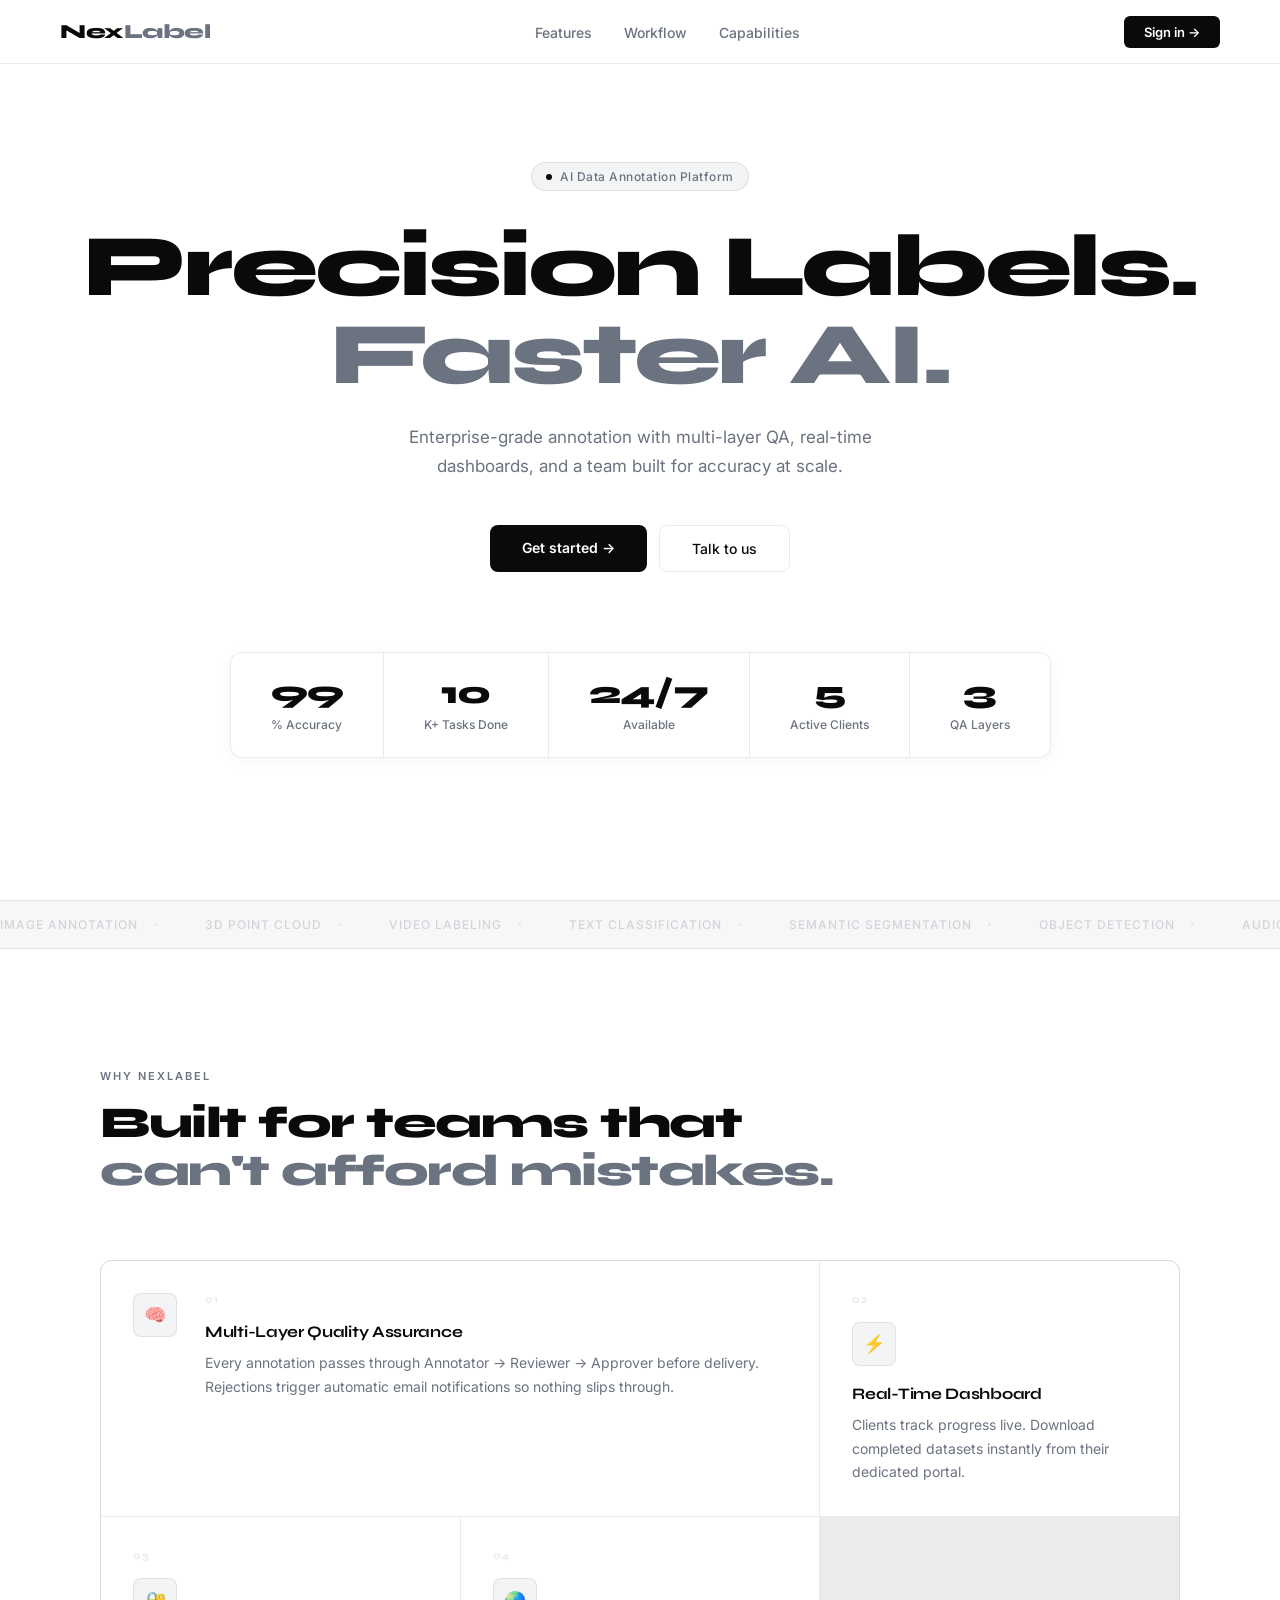
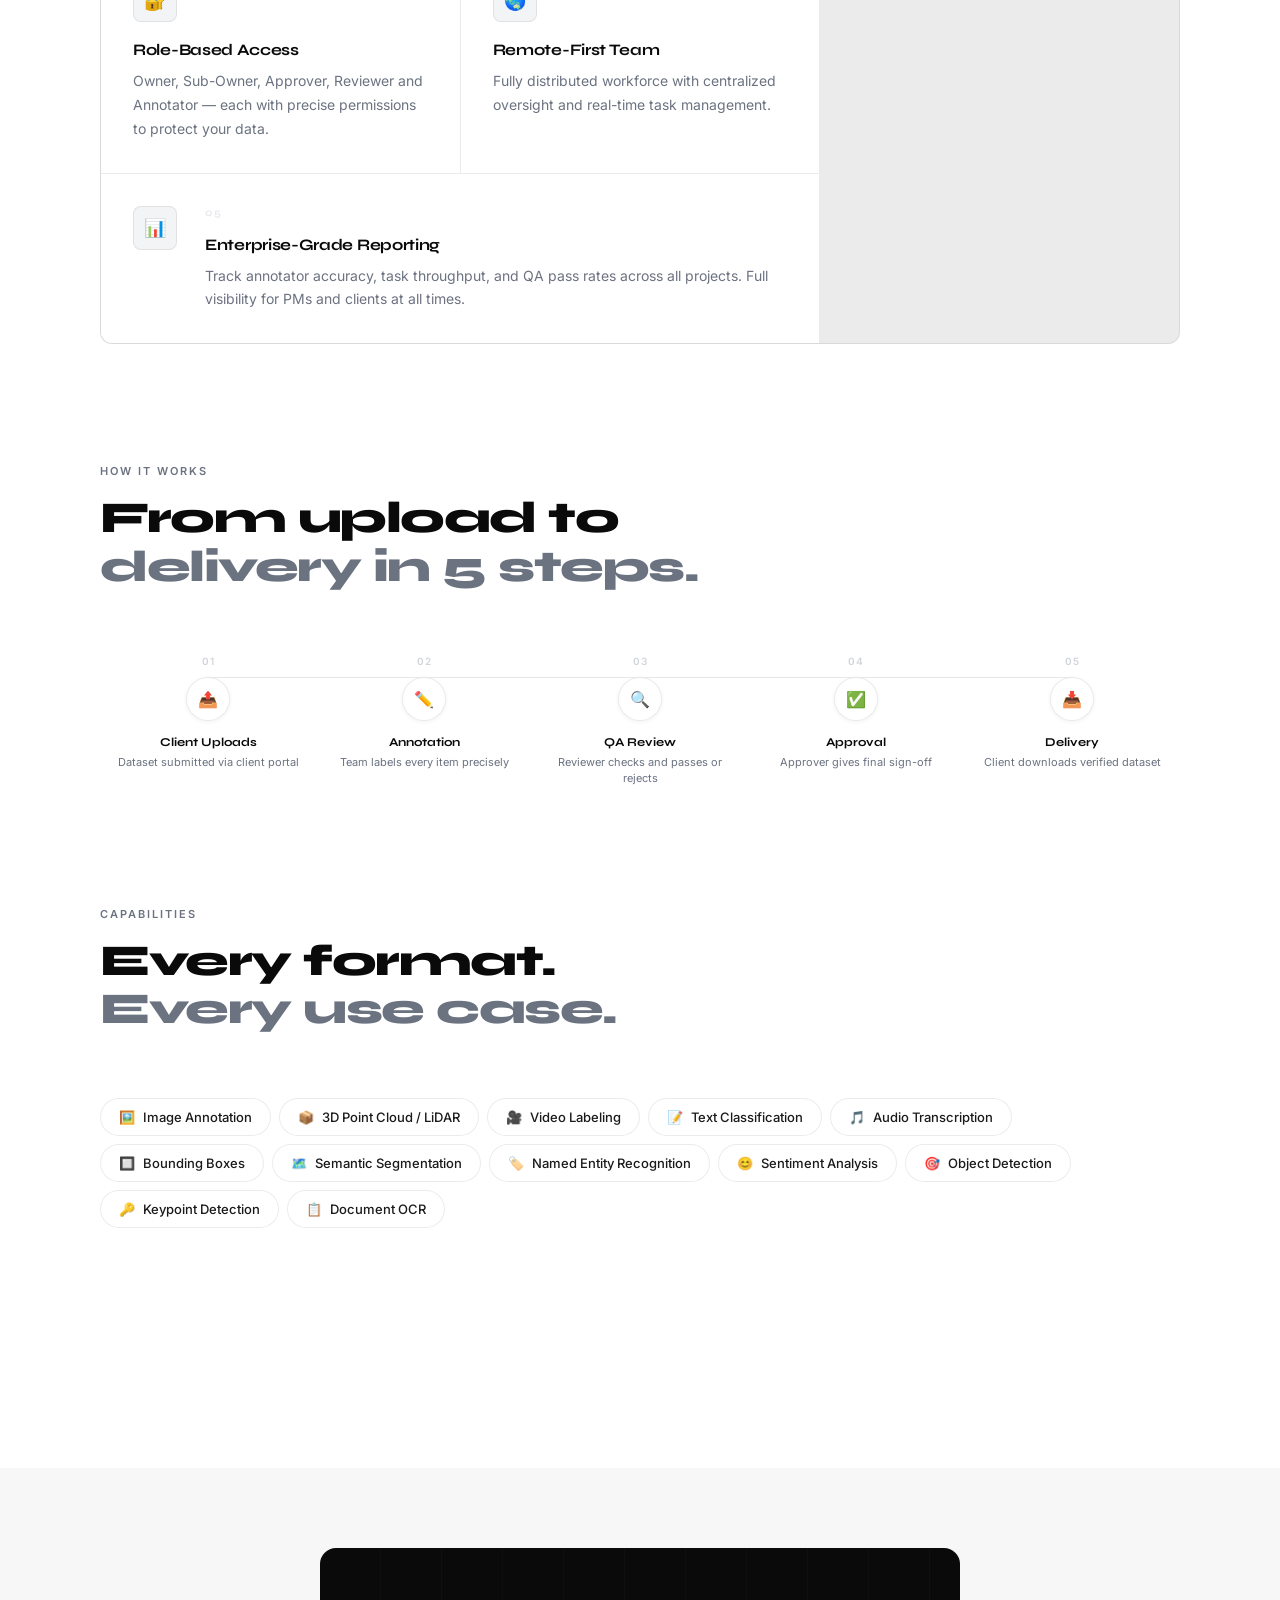
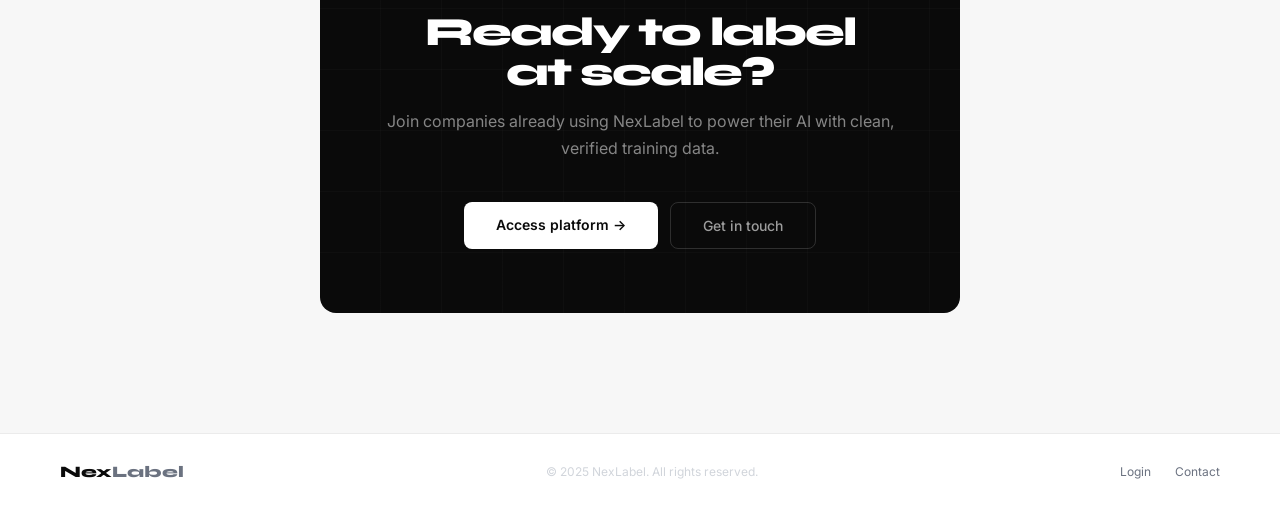
==== commit 6f9dc401: "Minimalist elegant white black theme" ====
--- a/index.html
+++ b/index.html
@@ -4,112 +4,118 @@
     <meta charset="UTF-8">
     <meta name="viewport" content="width=device-width, initial-scale=1.0">
     <title>NexLabel — Powering AI Through Precision Labeling</title>
-    <link href="https://fonts.googleapis.com/css2?family=Cormorant+Garamond:wght@600;700&family=Syne:wght@400;600;700;800&family=DM+Sans:wght@300;400;500&display=swap" rel="stylesheet">
+    <link href="https://fonts.googleapis.com/css2?family=Inter:wght@300;400;500;600&family=Syne:wght@600;700;800&display=swap" rel="stylesheet">
     <style>
         *,*::before,*::after{margin:0;padding:0;box-sizing:border-box}
         :root{
-            --black:#04060a;
-            --gold:#c9a84c;
-            --gold2:#e8c96d;
-            --gold3:#f5e0a0;
-            --gold-dim:rgba(201,168,76,0.10);
-            --gold-glow:rgba(201,168,76,0.30);
-            --white:#f5f0e8;
-            --muted:#6b6456;
-            --card-bg:rgba(8,10,14,0.88);
-            --border:rgba(201,168,76,0.15);
-            --border2:rgba(201,168,76,0.08);
+            --black:#0a0a0a;--dark:#1a1a1a;
+            --mid:#6b7280;--light:#d1d5db;
+            --lighter:#e5e7eb;--lightest:#f3f4f6;
+            --off:#f7f7f7;--white:#ffffff;
+            --border:rgba(0,0,0,0.08);
         }
         html{scroll-behavior:smooth}
-        body{background:var(--black);color:var(--white);font-family:'DM Sans',sans-serif;overflow-x:hidden}
-        #geo-canvas{position:fixed;inset:0;z-index:0;pointer-events:none}
-        .overlay{position:fixed;inset:0;z-index:1;pointer-events:none;
-            background:radial-gradient(ellipse at 50% 40%,rgba(4,6,10,0.3) 0%,rgba(4,6,10,0.75) 100%)}
-        nav{position:fixed;top:0;left:0;right:0;z-index:100;padding:20px 60px;display:flex;justify-content:space-between;align-items:center;background:rgba(4,6,10,0.75);backdrop-filter:blur(24px);border-bottom:1px solid var(--border);animation:fadeDown 0.8s ease both}
-        @keyframes fadeDown{from{opacity:0;transform:translateY(-20px)}to{opacity:1;transform:translateY(0)}}
-        .nav-logo{font-family:'Syne',sans-serif;font-size:26px;font-weight:800;letter-spacing:-0.5px}
-        .nav-logo span{background:linear-gradient(135deg,var(--gold),var(--gold3));-webkit-background-clip:text;-webkit-text-fill-color:transparent;background-clip:text}
-        .nav-links{display:flex;gap:36px;list-style:none}
-        .nav-links a{color:var(--muted);text-decoration:none;font-size:14px;font-weight:500;transition:color 0.3s}
-        .nav-links a:hover{color:var(--gold2)}
-        .nav-cta{background:transparent;border:1px solid var(--gold);color:var(--gold);padding:10px 26px;border-radius:4px;font-size:13px;font-weight:600;text-decoration:none;font-family:'Syne',sans-serif;transition:all 0.3s ease;letter-spacing:1px;text-transform:uppercase}
-        .nav-cta:hover{background:var(--gold);color:var(--black);box-shadow:0 0 28px var(--gold-glow)}
-        section{position:relative;z-index:2}
-        .hero{min-height:100vh;display:flex;flex-direction:column;justify-content:center;align-items:center;text-align:center;padding:120px 40px 80px}
-        .hero-eyebrow{display:inline-flex;align-items:center;gap:10px;background:var(--gold-dim);border:1px solid var(--border);border-radius:2px;padding:8px 20px;font-size:11px;font-weight:600;color:var(--gold2);letter-spacing:3px;text-transform:uppercase;margin-bottom:40px;animation:fadeUp 0.8s 0.2s ease both}
-        .hero-eyebrow::before{content:'';width:5px;height:5px;border-radius:50%;background:var(--gold2);animation:blink 2s infinite}
+        body{background:var(--white);color:var(--black);font-family:'Inter',sans-serif;overflow-x:hidden;-webkit-font-smoothing:antialiased}
+
+        /* NAV */
+        nav{position:fixed;top:0;left:0;right:0;z-index:100;padding:0 60px;height:64px;display:flex;justify-content:space-between;align-items:center;background:rgba(255,255,255,0.92);backdrop-filter:blur(16px);border-bottom:1px solid var(--border);animation:fadeDown 0.6s ease both}
+        @keyframes fadeDown{from{opacity:0;transform:translateY(-10px)}to{opacity:1;transform:translateY(0)}}
+        .nav-logo{font-family:'Syne',sans-serif;font-size:20px;font-weight:800;letter-spacing:-0.5px;color:var(--black)}
+        .nav-logo span{color:var(--mid)}
+        .nav-links{display:flex;gap:32px;list-style:none}
+        .nav-links a{color:var(--mid);text-decoration:none;font-size:14px;font-weight:500;transition:color 0.2s}
+        .nav-links a:hover{color:var(--black)}
+        .nav-cta{background:var(--black);color:var(--white);padding:8px 20px;border-radius:6px;font-size:13px;font-weight:600;text-decoration:none;font-family:'Inter',sans-serif;transition:all 0.2s ease}
+        .nav-cta:hover{background:var(--dark);transform:translateY(-1px);box-shadow:0 4px 12px rgba(0,0,0,0.12)}
+
+        /* HERO */
+        .hero{min-height:100vh;display:flex;flex-direction:column;justify-content:center;align-items:center;text-align:center;padding:100px 40px 80px;background:var(--white)}
+        .hero-eyebrow{display:inline-flex;align-items:center;gap:8px;background:var(--lightest);border:1px solid var(--border);border-radius:100px;padding:6px 14px;font-size:12px;font-weight:500;color:var(--mid);letter-spacing:0.5px;margin-bottom:32px;animation:fadeUp 0.6s 0.1s ease both}
+        .hero-eyebrow::before{content:'';width:6px;height:6px;border-radius:50%;background:var(--black);animation:blink 2s infinite}
         @keyframes blink{0%,100%{opacity:1}50%{opacity:0.2}}
-        .hero-title{font-family:'Cormorant Garamond',serif;font-size:clamp(56px,9vw,110px);font-weight:700;line-height:0.95;letter-spacing:-2px;margin-bottom:28px;animation:fadeUp 0.8s 0.3s ease both}
-        .hero-title .line2{display:block;background:linear-gradient(135deg,var(--gold) 0%,var(--gold3) 50%,var(--gold) 100%);-webkit-background-clip:text;-webkit-text-fill-color:transparent;background-clip:text}
-        .hero-sub{font-size:17px;color:var(--muted);max-width:500px;line-height:1.8;margin-bottom:52px;font-weight:400;animation:fadeUp 0.8s 0.4s ease both}
-        .hero-buttons{display:flex;gap:16px;margin-bottom:80px;animation:fadeUp 0.8s 0.5s ease both}
-        .btn-primary{background:linear-gradient(135deg,var(--gold),#a07830);color:var(--black);padding:16px 40px;border-radius:4px;font-size:14px;font-weight:700;text-decoration:none;font-family:'Syne',sans-serif;transition:all 0.3s ease;box-shadow:0 0 30px rgba(201,168,76,0.25);letter-spacing:1.5px;text-transform:uppercase}
-        .btn-primary:hover{transform:translateY(-3px);box-shadow:0 8px 40px rgba(201,168,76,0.45)}
-        .btn-ghost{background:transparent;color:var(--white);padding:16px 40px;border-radius:4px;font-size:14px;font-weight:500;text-decoration:none;border:1px solid rgba(245,240,232,0.15);transition:all 0.3s ease;letter-spacing:1px;text-transform:uppercase}
-        .btn-ghost:hover{border-color:rgba(245,240,232,0.35);background:rgba(245,240,232,0.04);transform:translateY(-3px)}
-        .stats-bar{display:flex;border:1px solid var(--border);border-radius:2px;overflow:hidden;background:rgba(4,6,10,0.85);backdrop-filter:blur(24px);animation:fadeUp 0.8s 0.6s ease both;position:relative}
-        .stats-bar::before{content:'';position:absolute;top:0;left:0;right:0;height:1px;background:linear-gradient(90deg,transparent,var(--gold),transparent)}
-        .stat-item{padding:28px 44px;text-align:center;border-right:1px solid var(--border2)}
+        .hero-title{font-family:'Syne',sans-serif;font-size:clamp(48px,7vw,88px);font-weight:800;line-height:1.0;letter-spacing:-3px;margin-bottom:24px;animation:fadeUp 0.6s 0.15s ease both;color:var(--black)}
+        .hero-title .accent{color:var(--mid)}
+        .hero-sub{font-size:17px;color:var(--mid);max-width:480px;line-height:1.7;margin-bottom:44px;font-weight:400;animation:fadeUp 0.6s 0.2s ease both}
+        .hero-buttons{display:flex;gap:12px;margin-bottom:80px;animation:fadeUp 0.6s 0.25s ease both}
+        .btn-hero-primary{background:var(--black);color:var(--white);padding:14px 32px;border-radius:8px;font-size:14px;font-weight:600;text-decoration:none;font-family:'Inter',sans-serif;transition:all 0.2s ease}
+        .btn-hero-primary:hover{background:var(--dark);transform:translateY(-2px);box-shadow:0 8px 24px rgba(0,0,0,0.12)}
+        .btn-hero-ghost{background:transparent;color:var(--black);padding:14px 32px;border-radius:8px;font-size:14px;font-weight:500;text-decoration:none;border:1px solid var(--border);transition:all 0.2s ease}
+        .btn-hero-ghost:hover{border-color:var(--black);transform:translateY(-2px)}
+
+        /* STATS */
+        .stats-bar{display:flex;border:1px solid var(--border);border-radius:12px;overflow:hidden;background:var(--white);animation:fadeUp 0.6s 0.3s ease both;box-shadow:0 2px 16px rgba(0,0,0,0.04)}
+        .stat-item{padding:24px 40px;text-align:center;border-right:1px solid var(--border)}
         .stat-item:last-child{border-right:none}
-        .stat-number{font-family:'Cormorant Garamond',serif;font-size:40px;font-weight:700;background:linear-gradient(135deg,var(--gold),var(--gold3));-webkit-background-clip:text;-webkit-text-fill-color:transparent;background-clip:text;display:block;line-height:1;margin-bottom:6px}
-        .stat-label{font-size:10px;color:var(--muted);letter-spacing:2px;text-transform:uppercase;font-weight:500}
-        .marquee-wrap{overflow:hidden;border-top:1px solid var(--border2);border-bottom:1px solid var(--border2);padding:18px 0;background:rgba(201,168,76,0.02);position:relative;z-index:2}
+        .stat-number{font-family:'Syne',sans-serif;font-size:32px;font-weight:800;color:var(--black);display:block;line-height:1;margin-bottom:4px;letter-spacing:-1px}
+        .stat-label{font-size:12px;color:var(--mid);font-weight:500}
+
+        /* MARQUEE */
+        .marquee-wrap{overflow:hidden;border-top:1px solid var(--border);border-bottom:1px solid var(--border);padding:16px 0;background:var(--off)}
         .marquee-track{display:flex;gap:48px;animation:marquee 30s linear infinite;width:max-content}
         @keyframes marquee{from{transform:translateX(0)}to{transform:translateX(-50%)}}
-        .marquee-item{font-family:'Syne',sans-serif;font-size:11px;font-weight:600;color:var(--muted);letter-spacing:3px;text-transform:uppercase;white-space:nowrap;display:flex;align-items:center;gap:20px}
-        .marquee-sep{width:3px;height:3px;border-radius:50%;background:var(--gold);opacity:0.4}
-        .features-section{padding:130px 60px;max-width:1200px;margin:0 auto}
-        .section-label{font-size:10px;font-weight:600;color:var(--gold);letter-spacing:4px;text-transform:uppercase;margin-bottom:20px}
-        .section-title{font-family:'Cormorant Garamond',serif;font-size:clamp(36px,4vw,58px);font-weight:700;letter-spacing:-1px;line-height:1.05;margin-bottom:70px}
-        .section-title span{background:linear-gradient(135deg,var(--gold),var(--gold3));-webkit-background-clip:text;-webkit-text-fill-color:transparent;background-clip:text}
-        .features-grid{display:grid;grid-template-columns:repeat(3,1fr);gap:1px;background:var(--border2);border:1px solid var(--border2)}
-        .feature-card{background:var(--card-bg);padding:36px;position:relative;overflow:hidden;transition:all 0.4s ease}
-        .feature-card::after{content:'';position:absolute;inset:0;background:linear-gradient(135deg,rgba(201,168,76,0.04),transparent);opacity:0;transition:opacity 0.4s}
-        .feature-card:hover{background:rgba(12,14,20,0.95)}
-        .feature-card:hover::after{opacity:1}
-        .feature-card.large{grid-column:span 2;display:flex;gap:32px;align-items:flex-start}
-        .feature-icon-wrap{width:48px;height:48px;border:1px solid var(--border);display:flex;align-items:center;justify-content:center;font-size:20px;flex-shrink:0;margin-bottom:20px;background:var(--gold-dim)}
-        .feature-card.large .feature-icon-wrap{width:60px;height:60px;font-size:24px;margin-bottom:0}
-        .feature-name{font-family:'Syne',sans-serif;font-size:16px;font-weight:700;margin-bottom:12px;color:var(--white)}
-        .feature-desc{font-size:14px;color:var(--muted);line-height:1.75}
-        .feature-num{position:absolute;top:24px;right:28px;font-family:'Cormorant Garamond',serif;font-size:48px;font-weight:700;color:rgba(201,168,76,0.06);line-height:1}
-        .workflow-section{padding:0 60px 130px;max-width:1200px;margin:0 auto}
-        .workflow-steps{display:grid;grid-template-columns:repeat(5,1fr);position:relative}
-        .workflow-steps::before{content:'';position:absolute;top:24px;left:10%;right:10%;height:1px;background:linear-gradient(90deg,transparent,var(--gold),transparent);opacity:0.25}
+        .marquee-item{font-family:'Inter',sans-serif;font-size:12px;font-weight:500;color:var(--light);letter-spacing:1px;text-transform:uppercase;white-space:nowrap;display:flex;align-items:center;gap:16px}
+        .marquee-sep{width:3px;height:3px;border-radius:50%;background:var(--lighter)}
+
+        /* FEATURES */
+        .features-section{padding:120px 60px;max-width:1200px;margin:0 auto}
+        .section-eyebrow{font-size:11px;font-weight:600;color:var(--mid);letter-spacing:2px;text-transform:uppercase;margin-bottom:16px}
+        .section-title{font-family:'Syne',sans-serif;font-size:clamp(28px,3.5vw,44px);font-weight:800;letter-spacing:-1.5px;line-height:1.1;margin-bottom:64px;color:var(--black)}
+        .section-title span{color:var(--mid)}
+        .features-grid{display:grid;grid-template-columns:repeat(3,1fr);gap:1px;background:var(--border);border:1px solid var(--border);border-radius:12px;overflow:hidden}
+        .feature-card{background:var(--white);padding:32px;transition:background 0.2s}
+        .feature-card:hover{background:var(--off)}
+        .feature-card.large{grid-column:span 2;display:flex;gap:28px;align-items:flex-start}
+        .feature-icon-wrap{width:44px;height:44px;border-radius:8px;background:var(--lightest);border:1px solid var(--border);display:flex;align-items:center;justify-content:center;font-size:18px;flex-shrink:0;margin-bottom:18px}
+        .feature-card.large .feature-icon-wrap{margin-bottom:0;flex-shrink:0}
+        .feature-name{font-family:'Syne',sans-serif;font-size:16px;font-weight:700;margin-bottom:10px;letter-spacing:-0.3px;color:var(--black)}
+        .feature-desc{font-size:14px;color:var(--mid);line-height:1.7}
+        .feature-num{font-family:'Syne',sans-serif;font-size:11px;font-weight:600;color:var(--lighter);letter-spacing:1px;margin-bottom:16px}
+
+        /* WORKFLOW */
+        .workflow-section{padding:0 60px 120px;max-width:1200px;margin:0 auto}
+        .workflow-steps{display:grid;grid-template-columns:repeat(5,1fr);gap:0;position:relative}
+        .workflow-steps::before{content:'';position:absolute;top:22px;left:10%;right:10%;height:1px;background:var(--lighter)}
         .workflow-step{text-align:center;padding:0 12px}
-        .step-num{font-family:'Cormorant Garamond',serif;font-size:11px;font-weight:700;color:var(--gold);letter-spacing:2px;margin-bottom:12px;display:block}
-        .step-circle{width:48px;height:48px;border:1px solid var(--border);background:rgba(4,6,10,0.9);display:flex;align-items:center;justify-content:center;margin:0 auto 16px;font-size:18px;transition:all 0.3s}
-        .workflow-step:hover .step-circle{border-color:var(--gold);box-shadow:0 0 20px var(--gold-glow)}
-        .step-name{font-family:'Syne',sans-serif;font-size:12px;font-weight:700;margin-bottom:6px;letter-spacing:0.5px}
-        .step-desc{font-size:11px;color:var(--muted);line-height:1.5}
-        .types-section{padding:0 60px 130px;max-width:1200px;margin:0 auto}
-        .types-grid{display:flex;gap:10px;flex-wrap:wrap}
-        .type-pill{display:flex;align-items:center;gap:10px;padding:12px 22px;background:var(--card-bg);border:1px solid var(--border2);font-size:13px;font-weight:500;transition:all 0.3s;cursor:default}
-        .type-pill:hover{border-color:var(--gold);background:var(--gold-dim);color:var(--gold2)}
-        .cta-section{padding:80px 60px 130px;text-align:center;position:relative}
-        .cta-box{max-width:700px;margin:0 auto;background:var(--card-bg);border:1px solid var(--border);padding:72px 56px;position:relative;overflow:hidden}
-        .cta-box::before{content:'';position:absolute;top:0;left:0;right:0;height:1px;background:linear-gradient(90deg,transparent,var(--gold),var(--gold3),var(--gold),transparent)}
-        .cta-title{font-family:'Cormorant Garamond',serif;font-size:52px;font-weight:700;letter-spacing:-1.5px;margin-bottom:16px;line-height:1.0}
-        .cta-sub{color:var(--muted);font-size:16px;line-height:1.7;margin-bottom:44px;max-width:480px;margin-left:auto;margin-right:auto}
-        .cta-buttons{display:flex;gap:14px;justify-content:center}
-        .gold-divider{width:60px;height:1px;background:linear-gradient(90deg,var(--gold),var(--gold3));margin:0 auto 24px;opacity:0.6}
-        footer{border-top:1px solid var(--border2);padding:32px 60px;display:flex;justify-content:space-between;align-items:center;position:relative;z-index:2}
-        .footer-logo{font-family:'Syne',sans-serif;font-size:18px;font-weight:800}
-        .footer-logo span{background:linear-gradient(135deg,var(--gold),var(--gold3));-webkit-background-clip:text;-webkit-text-fill-color:transparent;background-clip:text}
-        .footer-copy{font-size:12px;color:var(--muted);letter-spacing:0.5px}
-        .footer-links{display:flex;gap:28px}
-        .footer-links a{font-size:12px;color:var(--muted);text-decoration:none;transition:color 0.3s}
-        .footer-links a:hover{color:var(--gold)}
-        @keyframes fadeUp{from{opacity:0;transform:translateY(30px)}to{opacity:1;transform:translateY(0)}}
-        .reveal{opacity:0;transform:translateY(24px);transition:all 0.8s ease}
+        .step-circle{width:44px;height:44px;border-radius:50%;background:var(--white);border:1px solid var(--border);display:flex;align-items:center;justify-content:center;margin:0 auto 14px;font-size:16px;transition:all 0.2s;box-shadow:0 1px 4px rgba(0,0,0,0.06)}
+        .workflow-step:hover .step-circle{border-color:var(--black);box-shadow:0 4px 12px rgba(0,0,0,0.10)}
+        .step-num{font-size:10px;font-weight:600;color:var(--light);letter-spacing:1px;margin-bottom:10px;display:block}
+        .step-name{font-family:'Syne',sans-serif;font-size:12px;font-weight:700;margin-bottom:5px;color:var(--black)}
+        .step-desc{font-size:11px;color:var(--mid);line-height:1.5}
+
+        /* TYPES */
+        .types-section{padding:0 60px 120px;max-width:1200px;margin:0 auto;background:var(--white)}
+        .types-grid{display:flex;gap:8px;flex-wrap:wrap}
+        .type-pill{display:flex;align-items:center;gap:8px;padding:10px 18px;background:var(--white);border:1px solid var(--border);border-radius:100px;font-size:13px;font-weight:500;transition:all 0.2s;cursor:default;color:var(--dark)}
+        .type-pill:hover{border-color:var(--black);background:var(--black);color:var(--white)}
+
+        /* CTA */
+        .cta-section{padding:80px 60px 120px;background:var(--off)}
+        .cta-box{max-width:640px;margin:0 auto;background:var(--black);border-radius:16px;padding:64px 56px;text-align:center;position:relative;overflow:hidden}
+        .cta-box::before{content:'';position:absolute;inset:0;background:repeating-linear-gradient(0deg,transparent,transparent 60px,rgba(255,255,255,0.02) 60px,rgba(255,255,255,0.02) 61px),repeating-linear-gradient(90deg,transparent,transparent 60px,rgba(255,255,255,0.02) 60px,rgba(255,255,255,0.02) 61px)}
+        .cta-title{font-family:'Syne',sans-serif;font-size:40px;font-weight:800;letter-spacing:-2px;margin-bottom:16px;line-height:1.0;color:var(--white);position:relative;z-index:1}
+        .cta-sub{color:rgba(255,255,255,0.5);font-size:16px;line-height:1.7;margin-bottom:40px;position:relative;z-index:1}
+        .cta-buttons{display:flex;gap:12px;justify-content:center;position:relative;z-index:1}
+        .btn-cta-primary{background:var(--white);color:var(--black);padding:14px 32px;border-radius:8px;font-size:14px;font-weight:600;text-decoration:none;font-family:'Inter',sans-serif;transition:all 0.2s ease}
+        .btn-cta-primary:hover{transform:translateY(-2px);box-shadow:0 8px 24px rgba(0,0,0,0.2)}
+        .btn-cta-ghost{background:transparent;color:rgba(255,255,255,0.6);padding:14px 32px;border-radius:8px;font-size:14px;font-weight:500;text-decoration:none;border:1px solid rgba(255,255,255,0.15);transition:all 0.2s ease}
+        .btn-cta-ghost:hover{border-color:rgba(255,255,255,0.4);color:var(--white)}
+
+        /* FOOTER */
+        footer{border-top:1px solid var(--border);padding:28px 60px;display:flex;justify-content:space-between;align-items:center;background:var(--white)}
+        .footer-logo{font-family:'Syne',sans-serif;font-size:16px;font-weight:800;color:var(--black)}
+        .footer-logo span{color:var(--mid)}
+        .footer-copy{font-size:12px;color:var(--light)}
+        .footer-links{display:flex;gap:24px}
+        .footer-links a{font-size:12px;color:var(--mid);text-decoration:none;transition:color 0.2s}
+        .footer-links a:hover{color:var(--black)}
+
+        @keyframes fadeUp{from{opacity:0;transform:translateY(20px)}to{opacity:1;transform:translateY(0)}}
+        .reveal{opacity:0;transform:translateY(20px);transition:all 0.6s ease}
         .reveal.visible{opacity:1;transform:translateY(0)}
-        @media(max-width:900px){nav{padding:16px 24px}.nav-links{display:none}.hero{padding:100px 24px 60px}.stats-bar{flex-wrap:wrap}.features-grid{grid-template-columns:1fr}.feature-card.large{grid-column:span 1;flex-direction:column}.workflow-steps{grid-template-columns:1fr 1fr;gap:32px}.workflow-steps::before{display:none}.features-section,.workflow-section,.types-section{padding:80px 24px}footer{flex-direction:column;gap:16px;text-align:center}}
+        @media(max-width:900px){nav{padding:0 24px}.nav-links{display:none}.hero{padding:100px 24px 60px}.stats-bar{flex-wrap:wrap}.features-grid{grid-template-columns:1fr}.feature-card.large{grid-column:span 1;flex-direction:column}.workflow-steps{grid-template-columns:1fr 1fr;gap:24px}.workflow-steps::before{display:none}.features-section,.workflow-section,.types-section{padding:80px 24px}footer{flex-direction:column;gap:16px;text-align:center}}
     </style>
 </head>
 <body>
-<canvas id="geo-canvas"></canvas>
-<div class="overlay"></div>
-
 <nav>
     <div class="nav-logo">Nex<span>Label</span></div>
     <ul class="nav-links">
@@ -117,23 +123,28 @@
         <li><a href="#workflow">Workflow</a></li>
         <li><a href="#types">Capabilities</a></li>
     </ul>
-    <a href="login.html" class="nav-cta">Client Login →</a>
+    <a href="login.html" class="nav-cta">Sign in →</a>
 </nav>
 
 <section class="hero">
     <div class="hero-eyebrow">AI Data Annotation Platform</div>
     <h1 class="hero-title">
         Precision Labels.<br>
-        <span class="line2">Faster AI.</span>
+        <span class="accent">Faster AI.</span>
     </h1>
     <p class="hero-sub">
-        NexLabel delivers enterprise-grade annotation with
-        multi-layer QA, real-time dashboards, and a team
-        built for accuracy at scale.
+        Enterprise-grade annotation with multi-layer QA,
+        real-time dashboards, and a team built for
+        accuracy at scale.
     </p>
     <div class="hero-buttons">
-        <a href="login.html" class="btn-primary">Get Started</a>
-        <a href="mailto:contact@nexxlabel.com" class="btn-ghost">Talk to Us</a>
+        <a href="login.html" class="btn-hero-primary">
+            Get started →
+        </a>
+        <a href="mailto:contact@nexxlabel.com"
+            class="btn-hero-ghost">
+            Talk to us
+        </a>
     </div>
     <div class="stats-bar">
         <div class="stat-item">
@@ -181,49 +192,55 @@
 </div>
 
 <section class="features-section" id="features">
-    <p class="section-label reveal">Why NexLabel</p>
-    <h2 class="section-title reveal">Built for teams that<br><span>can't afford mistakes.</span></h2>
+    <p class="section-eyebrow reveal">Why NexLabel</p>
+    <h2 class="section-title reveal">
+        Built for teams that<br>
+        <span>can't afford mistakes.</span>
+    </h2>
     <div class="features-grid reveal">
         <div class="feature-card large">
             <div class="feature-icon-wrap">🧠</div>
             <div>
+                <div class="feature-num">01</div>
                 <div class="feature-name">Multi-Layer Quality Assurance</div>
                 <div class="feature-desc">Every annotation passes through Annotator → Reviewer → Approver before delivery. Rejections trigger automatic email notifications so nothing slips through.</div>
             </div>
-            <div class="feature-num">01</div>
         </div>
         <div class="feature-card">
+            <div class="feature-num">02</div>
             <div class="feature-icon-wrap">⚡</div>
             <div class="feature-name">Real-Time Dashboard</div>
-            <div class="feature-desc">Clients track project progress live. Download completed datasets instantly from their dedicated portal.</div>
-            <div class="feature-num">02</div>
+            <div class="feature-desc">Clients track progress live. Download completed datasets instantly from their dedicated portal.</div>
         </div>
         <div class="feature-card">
+            <div class="feature-num">03</div>
             <div class="feature-icon-wrap">🔐</div>
             <div class="feature-name">Role-Based Access</div>
             <div class="feature-desc">Owner, Sub-Owner, Approver, Reviewer and Annotator — each with precise permissions to protect your data.</div>
-            <div class="feature-num">03</div>
         </div>
         <div class="feature-card">
+            <div class="feature-num">04</div>
             <div class="feature-icon-wrap">🌏</div>
             <div class="feature-name">Remote-First Team</div>
-            <div class="feature-desc">Fully distributed annotation workforce with centralized oversight and real-time task management.</div>
-            <div class="feature-num">04</div>
+            <div class="feature-desc">Fully distributed workforce with centralized oversight and real-time task management.</div>
         </div>
         <div class="feature-card large">
             <div class="feature-icon-wrap">📊</div>
             <div>
+                <div class="feature-num">05</div>
                 <div class="feature-name">Enterprise-Grade Reporting</div>
                 <div class="feature-desc">Track annotator accuracy, task throughput, and QA pass rates across all projects. Full visibility for PMs and clients at all times.</div>
             </div>
-            <div class="feature-num">05</div>
         </div>
     </div>
 </section>
 
 <section class="workflow-section" id="workflow">
-    <p class="section-label reveal">How It Works</p>
-    <h2 class="section-title reveal">From upload to<br><span>delivery in 5 steps.</span></h2>
+    <p class="section-eyebrow reveal">How It Works</p>
+    <h2 class="section-title reveal">
+        From upload to<br>
+        <span>delivery in 5 steps.</span>
+    </h2>
     <div class="workflow-steps reveal">
         <div class="workflow-step">
             <span class="step-num">01</span>
@@ -235,7 +252,7 @@
             <span class="step-num">02</span>
             <div class="step-circle">✏️</div>
             <div class="step-name">Annotation</div>
-            <div class="step-desc">Team labels every item with precision</div>
+            <div class="step-desc">Team labels every item precisely</div>
         </div>
         <div class="workflow-step">
             <span class="step-num">03</span>
@@ -259,32 +276,36 @@
 </section>
 
 <section class="types-section" id="types">
-    <p class="section-label reveal">Capabilities</p>
-    <h2 class="section-title reveal">Every format.<br><span>Every use case.</span></h2>
-    <div class="types-grid reveal">
-        <div class="type-pill"><span>🖼️</span> Image Annotation</div>
-        <div class="type-pill"><span>📦</span> 3D Point Cloud / LiDAR</div>
-        <div class="type-pill"><span>🎥</span> Video Labeling</div>
-        <div class="type-pill"><span>📝</span> Text Classification</div>
-        <div class="type-pill"><span>🎵</span> Audio Transcription</div>
-        <div class="type-pill"><span>🔲</span> Bounding Boxes</div>
-        <div class="type-pill"><span>🗺️</span> Semantic Segmentation</div>
-        <div class="type-pill"><span>🏷️</span> Named Entity Recognition</div>
-        <div class="type-pill"><span>😊</span> Sentiment Analysis</div>
-        <div class="type-pill"><span>🎯</span> Object Detection</div>
-        <div class="type-pill"><span>🔑</span> Keypoint Detection</div>
-        <div class="type-pill"><span>📋</span> Document OCR</div>
+    <div style="max-width:1200px;margin:0 auto;padding:0 0 120px;">
+        <p class="section-eyebrow reveal">Capabilities</p>
+        <h2 class="section-title reveal">
+            Every format.<br>
+            <span>Every use case.</span>
+        </h2>
+        <div class="types-grid reveal">
+            <div class="type-pill"><span>🖼️</span> Image Annotation</div>
+            <div class="type-pill"><span>📦</span> 3D Point Cloud / LiDAR</div>
+            <div class="type-pill"><span>🎥</span> Video Labeling</div>
+            <div class="type-pill"><span>📝</span> Text Classification</div>
+            <div class="type-pill"><span>🎵</span> Audio Transcription</div>
+            <div class="type-pill"><span>🔲</span> Bounding Boxes</div>
+            <div class="type-pill"><span>🗺️</span> Semantic Segmentation</div>
+            <div class="type-pill"><span>🏷️</span> Named Entity Recognition</div>
+            <div class="type-pill"><span>😊</span> Sentiment Analysis</div>
+            <div class="type-pill"><span>🎯</span> Object Detection</div>
+            <div class="type-pill"><span>🔑</span> Keypoint Detection</div>
+            <div class="type-pill"><span>📋</span> Document OCR</div>
+        </div>
     </div>
 </section>
 
 <section class="cta-section">
     <div class="cta-box reveal">
-        <div class="gold-divider"></div>
         <h2 class="cta-title">Ready to label<br>at scale?</h2>
         <p class="cta-sub">Join companies already using NexLabel to power their AI with clean, verified training data.</p>
         <div class="cta-buttons">
-            <a href="login.html" class="btn-primary">Access Platform</a>
-            <a href="mailto:contact@nexxlabel.com" class="btn-ghost">Get in Touch</a>
+            <a href="login.html" class="btn-cta-primary">Access platform →</a>
+            <a href="mailto:contact@nexxlabel.com" class="btn-cta-ghost">Get in touch</a>
         </div>
     </div>
 </section>
@@ -299,319 +320,37 @@
 </footer>
 
 <script>
-// ══════════════════════════════════════════
-// SACRED GEOMETRY BACKGROUND
-// Flower of Life, Metatron's Cube,
-// Sri Yantra triangles, rotating rings
-// ══════════════════════════════════════════
-const canvas = document.getElementById('geo-canvas');
-const ctx = canvas.getContext('2d');
-let W, H, t = 0;
-
-function resize(){
-    W = canvas.width  = window.innerWidth;
-    H = canvas.height = window.innerHeight;
+function animateCounter(el, target) {
+    let c = 0; const step = target / 60;
+    const t = setInterval(() => {
+        c += step;
+        if (c >= target) { c = target; clearInterval(t); }
+        el.textContent = Math.floor(c);
+    }, 25);
 }
 
-// Gold color with opacity
-function gold(a){ return `rgba(201,168,76,${a})`; }
-function gold2(a){ return `rgba(245,224,160,${a})`; }
-
-// Draw regular polygon
-function polygon(cx,cy,r,sides,rotation){
-    ctx.beginPath();
-    for(let i=0;i<sides;i++){
-        const ang = rotation + (i/sides)*Math.PI*2;
-        const x = cx + Math.cos(ang)*r;
-        const y = cy + Math.sin(ang)*r;
-        i===0 ? ctx.moveTo(x,y) : ctx.lineTo(x,y);
-    }
-    ctx.closePath();
-}
-
-// Draw star polygon (pentagram, hexagram etc)
-function starPolygon(cx,cy,r,points,rotation){
-    ctx.beginPath();
-    for(let i=0;i<points*2;i++){
-        const ang = rotation + (i/(points*2))*Math.PI*2;
-        const rad = i%2===0 ? r : r*0.4;
-        const x = cx + Math.cos(ang)*rad;
-        const y = cy + Math.sin(ang)*rad;
-        i===0 ? ctx.moveTo(x,y) : ctx.lineTo(x,y);
-    }
-    ctx.closePath();
-}
-
-// Draw Flower of Life circle cluster
-function flowerOfLife(cx,cy,r,alpha){
-    const positions = [
-        {x:0,y:0},
-        {x:r,y:0},{x:-r,y:0},
-        {x:r/2,y:r*0.866},{x:-r/2,y:r*0.866},
-        {x:r/2,y:-r*0.866},{x:-r/2,y:-r*0.866},
-    ];
-    positions.forEach(p=>{
-        ctx.beginPath();
-        ctx.arc(cx+p.x,cy+p.y,r,0,Math.PI*2);
-        ctx.strokeStyle=gold(alpha);
-        ctx.lineWidth=0.5;
-        ctx.stroke();
-    });
-}
-
-// Draw Metatron's Cube lines
-function metatronCube(cx,cy,r,alpha){
-    const pts = [];
-    for(let i=0;i<6;i++){
-        const ang = (i/6)*Math.PI*2 - Math.PI/6;
-        pts.push({x:cx+Math.cos(ang)*r, y:cy+Math.sin(ang)*r});
-    }
-    pts.push({x:cx,y:cy}); // center
-
-    // Connect all points
-    for(let i=0;i<pts.length;i++){
-        for(let j=i+1;j<pts.length;j++){
-            ctx.beginPath();
-            ctx.moveTo(pts[i].x,pts[i].y);
-            ctx.lineTo(pts[j].x,pts[j].y);
-            ctx.strokeStyle=gold(alpha*0.6);
-            ctx.lineWidth=0.4;
-            ctx.stroke();
-        }
-    }
-
-    // Outer hexagon
-    polygon(cx,cy,r,6,-Math.PI/6);
-    ctx.strokeStyle=gold(alpha);
-    ctx.lineWidth=0.6;
-    ctx.stroke();
-
-    // Inner hexagon rotated
-    polygon(cx,cy,r*0.577,6,Math.PI/6);
-    ctx.strokeStyle=gold(alpha*0.8);
-    ctx.lineWidth=0.5;
-    ctx.stroke();
-}
-
-// Shapes config
-function buildShapes(){
-    return [
-        // Large central flower of life — center
-        { type:'flower', x:0.5, y:0.5, r:90, speed:0.00012, rot:0, alpha:0.10, drift:0.02 },
-
-        // Metatron's cubes
-        { type:'metatron', x:0.15, y:0.2,  r:110, speed:0.0002,  rot:0, alpha:0.12, drift:0.03 },
-        { type:'metatron', x:0.85, y:0.75, r:130, speed:0.00015, rot:1, alpha:0.10, drift:0.025 },
-        { type:'metatron', x:0.5,  y:0.15, r:80,  speed:0.00025, rot:2, alpha:0.08, drift:0.04 },
-
-        // Rotating hexagons
-        { type:'hex', x:0.08, y:0.6,  r:70,  speed:0.0003,  rot:0, alpha:0.10, drift:0.035 },
-        { type:'hex', x:0.92, y:0.3,  r:85,  speed:0.00025, rot:1, alpha:0.09, drift:0.03 },
-        { type:'hex', x:0.3,  y:0.88, r:65,  speed:0.0004,  rot:2, alpha:0.08, drift:0.04 },
-        { type:'hex', x:0.75, y:0.1,  r:55,  speed:0.00035, rot:3, alpha:0.07, drift:0.03 },
-
-        // Triangles (Sri Yantra inspired)
-        { type:'tri', x:0.2,  y:0.5,  r:80,  speed:0.0002,  rot:0,           alpha:0.09, drift:0.03 },
-        { type:'tri', x:0.8,  y:0.5,  r:90,  speed:0.00025, rot:Math.PI,     alpha:0.08, drift:0.025 },
-        { type:'tri', x:0.5,  y:0.7,  r:70,  speed:0.0003,  rot:Math.PI/6,  alpha:0.07, drift:0.035 },
-
-        // Stars
-        { type:'star6', x:0.35, y:0.15, r:50, speed:0.0004, rot:0, alpha:0.10, drift:0.04 },
-        { type:'star6', x:0.65, y:0.85, r:60, speed:0.0003, rot:1, alpha:0.09, drift:0.03 },
-        { type:'star8', x:0.1,  y:0.35, r:45, speed:0.0005, rot:0, alpha:0.08, drift:0.04 },
-        { type:'star8', x:0.9,  y:0.55, r:50, speed:0.0004, rot:2, alpha:0.08, drift:0.035 },
-
-        // Concentric circles
-        { type:'rings', x:0.5,  y:0.5,  r:200, speed:0.00008, rot:0, alpha:0.06, drift:0.01 },
-        { type:'rings', x:0.2,  y:0.8,  r:120, speed:0.00015, rot:0, alpha:0.07, drift:0.02 },
-        { type:'rings', x:0.8,  y:0.2,  r:100, speed:0.0002,  rot:0, alpha:0.07, drift:0.025 },
-
-        // Pentagrams
-        { type:'star5', x:0.25, y:0.35, r:55, speed:0.0003, rot:0, alpha:0.08, drift:0.035 },
-        { type:'star5', x:0.75, y:0.65, r:65, speed:0.00025,rot:1, alpha:0.08, drift:0.03 },
-    ];
-}
-
-let shapes = [];
-
-function draw(){
-    ctx.clearRect(0,0,W,H);
-    t += 1;
-
-    shapes.forEach((s,idx)=>{
-        const rot = s.rot + t * s.speed * 1000;
-        const dx  = Math.sin(t * s.speed * 800 + idx) * s.drift;
-        const dy  = Math.cos(t * s.speed * 700 + idx) * s.drift;
-        const cx  = (s.x + dx) * W;
-        const cy  = (s.y + dy) * H;
-
-        ctx.save();
-        ctx.translate(cx,cy);
-        ctx.rotate(rot);
-
-        switch(s.type){
-            case 'flower':
-                flowerOfLife(0,0,s.r,s.alpha);
-                break;
-
-            case 'metatron':
-                metatronCube(0,0,s.r,s.alpha);
-                break;
-
-            case 'hex':
-                // Double hexagon (inner+outer)
-                polygon(0,0,s.r,6,0);
-                ctx.strokeStyle=gold(s.alpha);
-                ctx.lineWidth=0.6;
-                ctx.stroke();
-
-                polygon(0,0,s.r,6,Math.PI/6);
-                ctx.strokeStyle=gold(s.alpha*0.6);
-                ctx.lineWidth=0.4;
-                ctx.stroke();
-
-                polygon(0,0,s.r*0.6,6,0);
-                ctx.strokeStyle=gold(s.alpha*0.5);
-                ctx.lineWidth=0.4;
-                ctx.stroke();
-
-                // Center dot
-                ctx.beginPath();
-                ctx.arc(0,0,2,0,Math.PI*2);
-                ctx.fillStyle=gold(s.alpha*0.8);
-                ctx.fill();
-                break;
-
-            case 'tri':
-                // Two overlapping triangles = Star of David
-                polygon(0,0,s.r,3,0);
-                ctx.strokeStyle=gold(s.alpha);
-                ctx.lineWidth=0.6;
-                ctx.stroke();
-
-                polygon(0,0,s.r,3,Math.PI);
-                ctx.strokeStyle=gold(s.alpha*0.7);
-                ctx.lineWidth=0.5;
-                ctx.stroke();
-
-                // Inner circle
-                ctx.beginPath();
-                ctx.arc(0,0,s.r*0.35,0,Math.PI*2);
-                ctx.strokeStyle=gold(s.alpha*0.5);
-                ctx.lineWidth=0.4;
-                ctx.stroke();
-                break;
-
-            case 'star5':
-                starPolygon(0,0,s.r,5,0);
-                ctx.strokeStyle=gold(s.alpha);
-                ctx.lineWidth=0.5;
-                ctx.stroke();
-
-                ctx.beginPath();
-                ctx.arc(0,0,s.r,0,Math.PI*2);
-                ctx.strokeStyle=gold(s.alpha*0.3);
-                ctx.lineWidth=0.3;
-                ctx.stroke();
-                break;
-
-            case 'star6':
-                starPolygon(0,0,s.r,6,0);
-                ctx.strokeStyle=gold(s.alpha);
-                ctx.lineWidth=0.5;
-                ctx.stroke();
-
-                ctx.beginPath();
-                ctx.arc(0,0,s.r,0,Math.PI*2);
-                ctx.strokeStyle=gold(s.alpha*0.3);
-                ctx.lineWidth=0.3;
-                ctx.stroke();
-                break;
-
-            case 'star8':
-                starPolygon(0,0,s.r,8,0);
-                ctx.strokeStyle=gold(s.alpha);
-                ctx.lineWidth=0.5;
-                ctx.stroke();
-
-                polygon(0,0,s.r*0.7,8,Math.PI/8);
-                ctx.strokeStyle=gold(s.alpha*0.4);
-                ctx.lineWidth=0.3;
-                ctx.stroke();
-                break;
-
-            case 'rings':
-                // 5 concentric rings slowly pulsing
-                for(let ri=1;ri<=5;ri++){
-                    const pulse = 1 + Math.sin(t*0.02 + ri)*0.03;
-                    ctx.beginPath();
-                    ctx.arc(0,0,s.r*(ri/5)*pulse,0,Math.PI*2);
-                    ctx.strokeStyle=gold(s.alpha*(1-ri*0.12));
-                    ctx.lineWidth=0.4;
-                    ctx.stroke();
-                }
-                // Cross lines through rings
-                for(let li=0;li<6;li++){
-                    const ang = (li/6)*Math.PI*2;
-                    ctx.beginPath();
-                    ctx.moveTo(Math.cos(ang)*s.r*0.2, Math.sin(ang)*s.r*0.2);
-                    ctx.lineTo(Math.cos(ang)*s.r, Math.sin(ang)*s.r);
-                    ctx.strokeStyle=gold(s.alpha*0.4);
-                    ctx.lineWidth=0.3;
-                    ctx.stroke();
-                }
-                break;
-        }
-
-        ctx.restore();
-    });
-
-    requestAnimationFrame(draw);
-}
-
-function init(){
-    resize();
-    shapes = buildShapes();
-    draw();
-}
-
-init();
-window.addEventListener('resize',()=>{ resize(); shapes=buildShapes(); });
-
-// COUNTERS
-function animateCounter(el,target){
-    let c=0; const step=target/60;
-    const tmr=setInterval(()=>{
-        c+=step;
-        if(c>=target){c=target;clearInterval(tmr);}
-        el.textContent=Math.floor(c);
-    },25);
-}
-
-// REVEAL
-const ro=new IntersectionObserver((entries)=>{
-    entries.forEach((e,i)=>{
-        if(e.isIntersecting){
-            setTimeout(()=>e.target.classList.add('visible'),i*100);
+const ro = new IntersectionObserver((entries) => {
+    entries.forEach((e, i) => {
+        if (e.isIntersecting) {
+            setTimeout(() => e.target.classList.add('visible'), i * 80);
             ro.unobserve(e.target);
         }
     });
-},{threshold:0.1});
-document.querySelectorAll('.reveal').forEach(el=>ro.observe(el));
-
-// STAT COUNTERS
-const so=new IntersectionObserver((entries)=>{
-    entries.forEach(e=>{
-        if(e.isIntersecting){
-            e.target.querySelectorAll('[data-target]').forEach(el=>{
-                animateCounter(el,parseInt(el.dataset.target));
+}, { threshold: 0.1 });
+document.querySelectorAll('.reveal').forEach(el => ro.observe(el));
+
+const so = new IntersectionObserver((entries) => {
+    entries.forEach(e => {
+        if (e.isIntersecting) {
+            e.target.querySelectorAll('[data-target]').forEach(el => {
+                animateCounter(el, parseInt(el.dataset.target));
             });
             so.unobserve(e.target);
         }
     });
-},{threshold:0.5});
-const sb=document.querySelector('.stats-bar');
-if(sb) so.observe(sb);
+}, { threshold: 0.5 });
+const sb = document.querySelector('.stats-bar');
+if (sb) so.observe(sb);
 </script>
 </body>
 </html>
